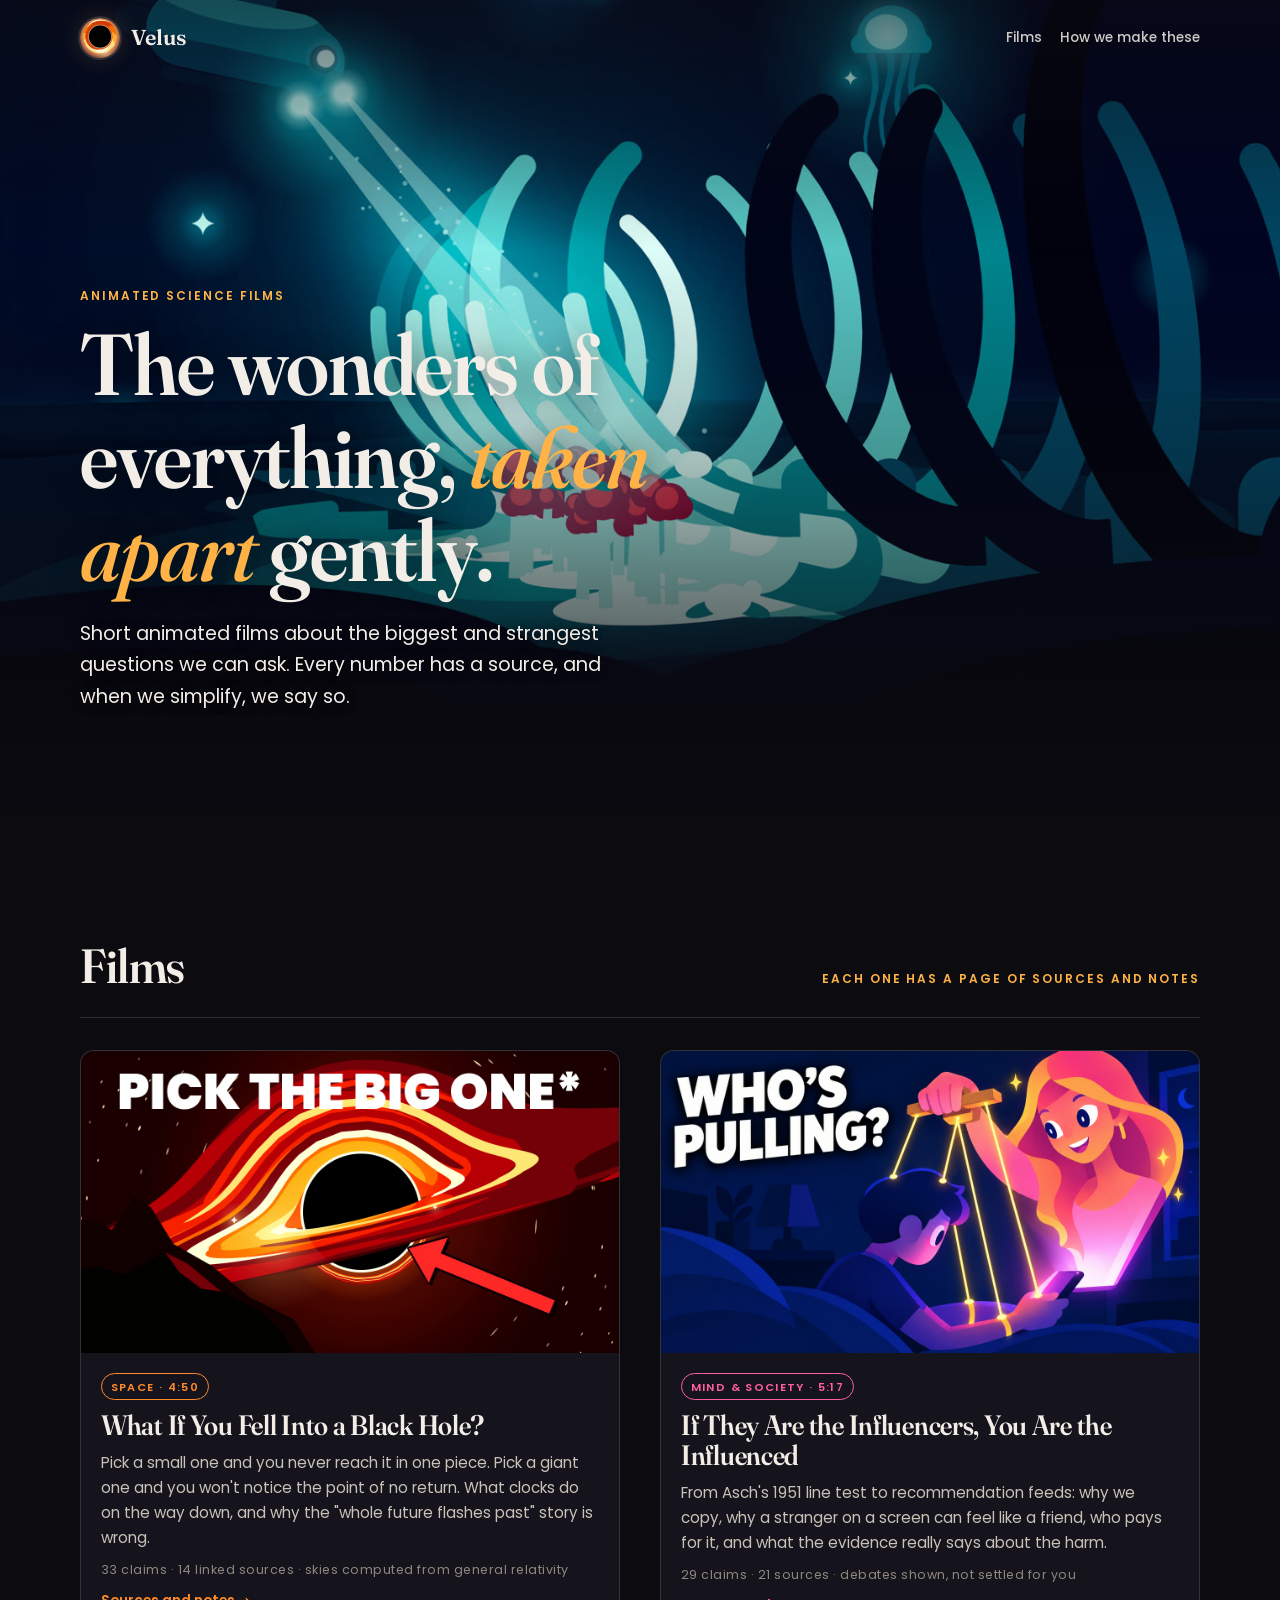
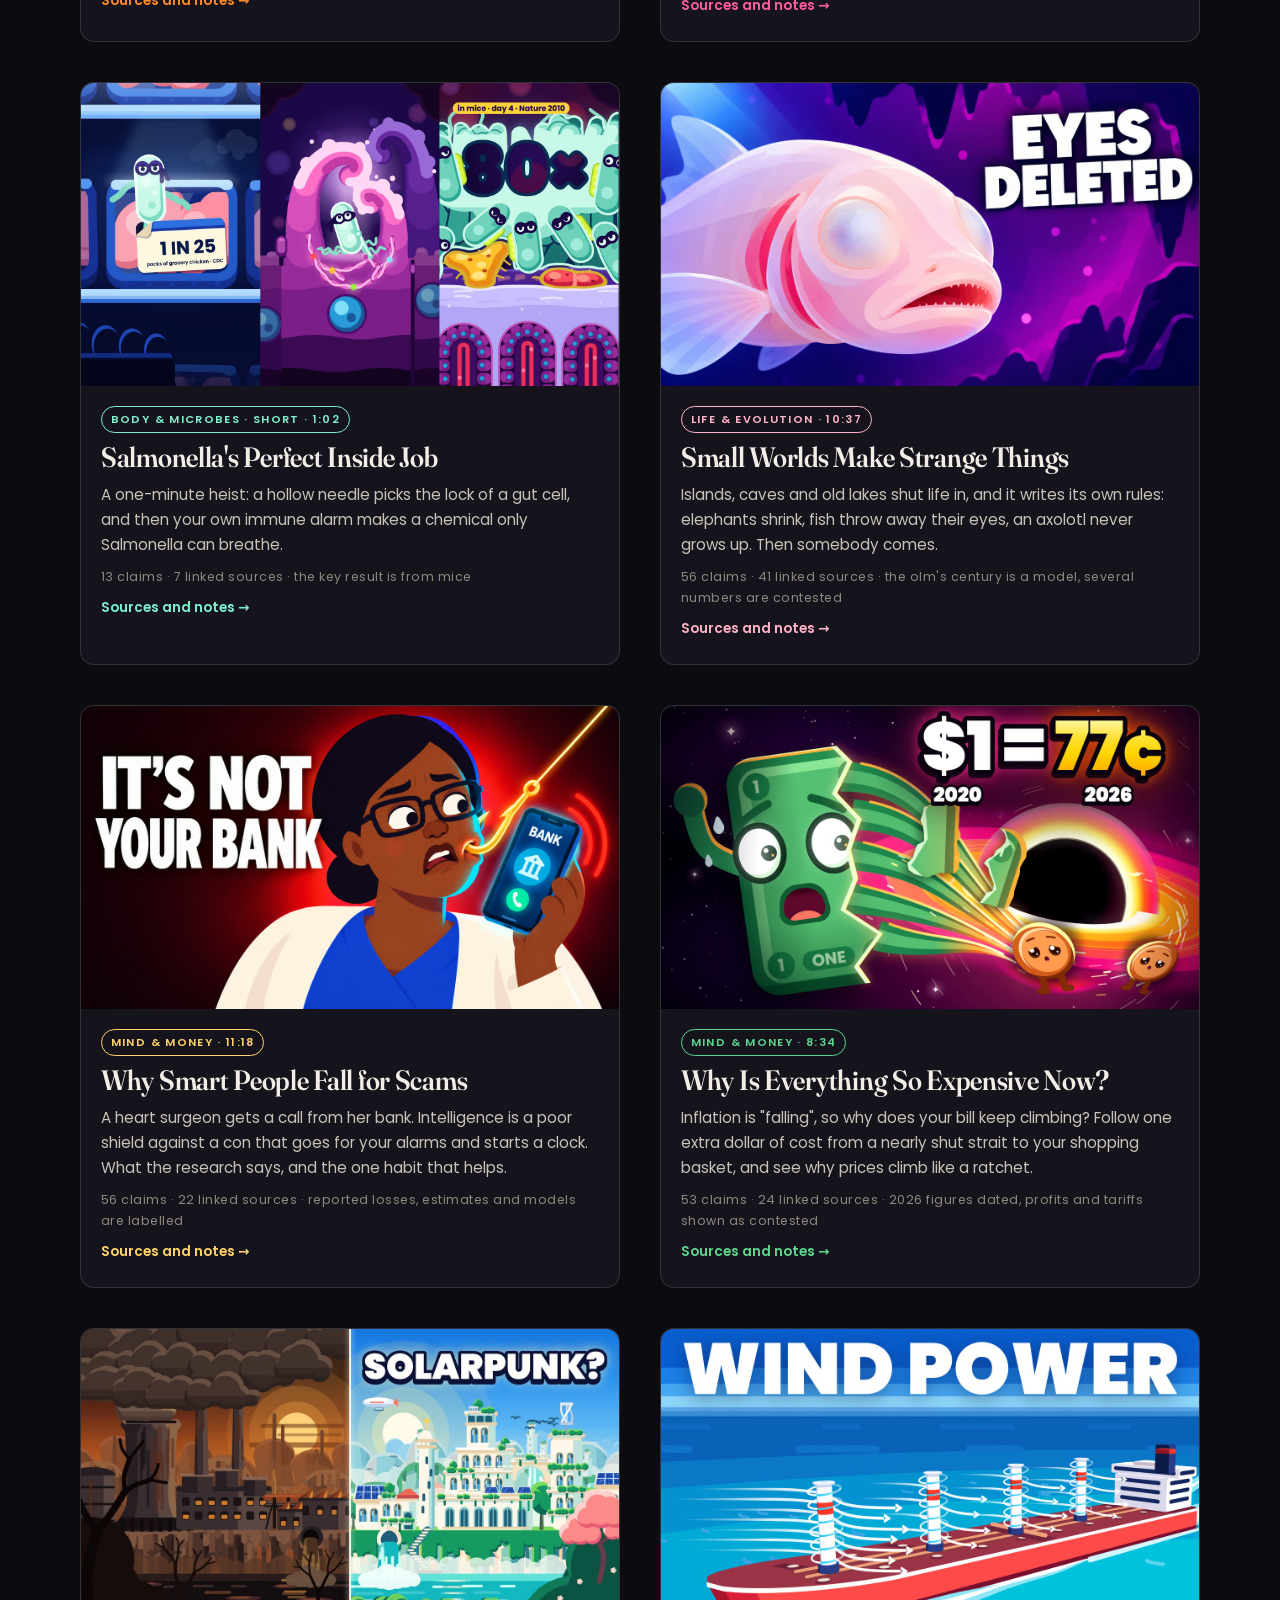
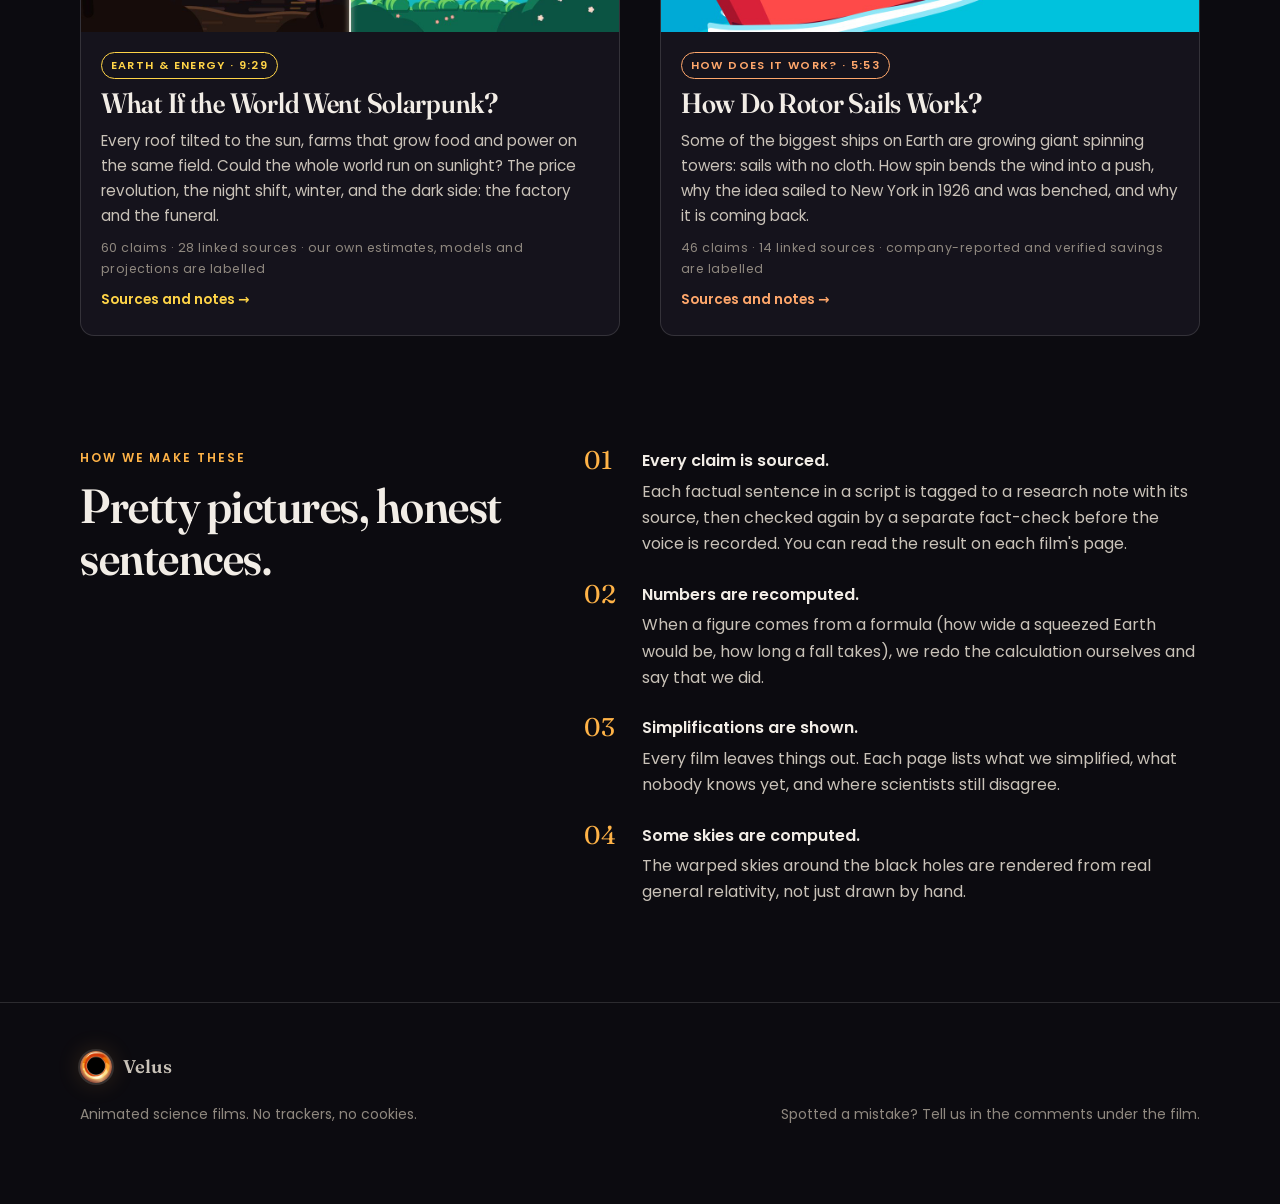
==== index.html @ 914dbe60 "Sources page for How Do Rotor Sails Work? Co-Authored-By: Claude Opus 5.5 <noreply@anthropic.com> Cl" ====
<!doctype html>
<html lang="en">
<head>
  <meta charset="utf-8">
  <meta name="viewport" content="width=device-width, initial-scale=1">
  <title>The wonders of everything, taken apart</title>
  <meta name="description" content="Animated films about the wonders of everything, with every claim sourced and every simplification shown.">
  <meta name="theme-color" content="#0c0b10">
  <link rel="icon" href="assets/img/avatar.jpg">
  <link rel="preconnect" href="https://fonts.googleapis.com">
  <link rel="preconnect" href="https://fonts.gstatic.com" crossorigin>
  <link rel="stylesheet" href="https://fonts.googleapis.com/css2?family=Fraunces:ital,opsz,wght@0,9..144,400..700;1,9..144,400..600&family=Poppins:wght@400;500;600&display=swap">
  <link rel="stylesheet" href="assets/css/site.css">
</head>
<body class="theme-home">
  <a class="skip" href="#main">Skip to content</a>

  <header class="site-header">
    <div class="wrap">
      <a class="logo" href="index.html"><img src="assets/img/avatar.jpg" alt="" width="40" height="40"><span class="brand"></span></a>
      <nav class="nav" aria-label="Main">
        <a href="#films">Films</a>
        <a href="#method" class="hide-s">How we make these</a>
      </nav>
    </div>
  </header>

  <main id="main">
    <section class="home-hero" aria-labelledby="promise">
      <img src="assets/img/banner.jpg" width="1600" height="900" alt="A whale skeleton on the dark sea floor, its ribs lit by a submarine's searchlights, with a jellyfish drifting above.">
      <div class="wrap">
        <p class="kicker">Animated science films</p>
        <h1 id="promise">The wonders of everything, <em>taken apart</em> gently.</h1>
        <p class="lede">Short animated films about the biggest and strangest questions we can ask. Every number has a source, and when we simplify, we say so.</p>
      </div>
    </section>

    <section class="section" id="films" aria-labelledby="films-h">
      <div class="wrap">
        <div class="section-head">
          <h2 id="films-h">Films</h2>
          <p class="kicker">Each one has a page of sources and notes</p>
        </div>
        <ul class="cards">
          <li class="card card--bh">
            <img src="assets/img/bh-card.jpg" width="1280" height="720" loading="lazy" alt="Thumbnail: a glowing orange disc of gas wrapped around a black hole, with the words PICK THE BIG ONE.">
            <div class="card-body">
              <span class="tag">Space · 4:50</span>
              <h3><a href="black-hole.html">What If You Fell Into a Black Hole?</a></h3>
              <p>Pick a small one and you never reach it in one piece. Pick a giant one and you won't notice the point of no return. What clocks do on the way down, and why the "whole future flashes past" story is wrong.</p>
              <span class="meta">33 claims · 14 linked sources · skies computed from general relativity</span>
              <span class="go" aria-hidden="true">Sources and notes →</span>
            </div>
          </li>
          <li class="card card--inf">
            <img src="assets/img/inf-card.jpg" width="1280" height="720" loading="lazy" alt="Thumbnail: a smiling influencer rising from a phone holds a marionette cross-bar whose glowing gold strings tie a young person in bed looking at the phone, with the words WHO'S PULLING?">
            <div class="card-body">
              <span class="tag">Mind &amp; society · 5:17</span>
              <h3><a href="influenced.html">If They Are the Influencers, You Are the Influenced</a></h3>
              <p>From Asch's 1951 line test to recommendation feeds: why we copy, why a stranger on a screen can feel like a friend, who pays for it, and what the evidence really says about the harm.</p>
              <span class="meta">29 claims · 21 sources · debates shown, not settled for you</span>
              <span class="go" aria-hidden="true">Sources and notes →</span>
            </div>
          </li>
          <li class="card card--sal">
            <img src="assets/img/sal-hero.jpg" width="1600" height="900" loading="lazy" alt="Three frames: a masked bacterium on a pack of chicken, a gut cell swallowing it like a wave, and a crowd of masked bacteria behind the number 80x.">
            <div class="card-body">
              <span class="tag">Body &amp; microbes · Short · 1:02</span>
              <h3><a href="salmonella.html">Salmonella's Perfect Inside Job</a></h3>
              <p>A one-minute heist: a hollow needle picks the lock of a gut cell, and then your own immune alarm makes a chemical only Salmonella can breathe.</p>
              <span class="meta">13 claims · 7 linked sources · the key result is from mice</span>
              <span class="go" aria-hidden="true">Sources and notes →</span>
            </div>
          </li>
          <li class="card card--iw">
            <img src="assets/img/iw-card.jpg" width="1280" height="720" loading="lazy" alt="Thumbnail: a pale pink blind cavefish with milky cataract eyes on a magenta cave background, with the words EYES DELETED.">
            <div class="card-body">
              <span class="tag">Life &amp; evolution · 10:37</span>
              <h3><a href="isolated-worlds.html">Small Worlds Make Strange Things</a></h3>
              <p>Islands, caves and old lakes shut life in, and it writes its own rules: elephants shrink, fish throw away their eyes, an axolotl never grows up. Then somebody comes.</p>
              <span class="meta">56 claims · 41 linked sources · the olm's century is a model, several numbers are contested</span>
              <span class="go" aria-hidden="true">Sources and notes →</span>
            </div>
          </li>
          <li class="card card--sc">
            <img src="assets/img/sc-card.jpg" width="1280" height="720" loading="lazy" alt="Thumbnail: a worried heart surgeon in glasses with a phone that says BANK ringing in her hand and a golden fishing hook at her lip, on a red background, with the words IT'S NOT YOUR BANK.">
            <div class="card-body">
              <span class="tag">Mind &amp; money · 11:18</span>
              <h3><a href="scams.html">Why Smart People Fall for Scams</a></h3>
              <p>A heart surgeon gets a call from her bank. Intelligence is a poor shield against a con that goes for your alarms and starts a clock. What the research says, and the one habit that helps.</p>
              <span class="meta">56 claims · 22 linked sources · reported losses, estimates and models are labelled</span>
              <span class="go" aria-hidden="true">Sources and notes →</span>
            </div>
          </li>
          <li class="card card--ifl">
            <img src="assets/img/ifl-card.jpg" width="1280" height="720" loading="lazy" alt="Thumbnail: a frightened green dollar bill being sucked into a swirling black hole with two coins, under the words $1 = 77¢, 2020 to 2026.">
            <div class="card-body">
              <span class="tag">Mind &amp; money · 8:34</span>
              <h3><a href="inflation.html">Why Is Everything So Expensive Now?</a></h3>
              <p>Inflation is "falling", so why does your bill keep climbing? Follow one extra dollar of cost from a nearly shut strait to your shopping basket, and see why prices climb like a ratchet.</p>
              <span class="meta">53 claims · 24 linked sources · 2026 figures dated, profits and tariffs shown as contested</span>
              <span class="go" aria-hidden="true">Sources and notes →</span>
            </div>
          </li>
          <li class="card card--slp">
            <img src="assets/img/slp-card.jpg" width="1280" height="720" loading="lazy" alt="Thumbnail: on the left a smoky brown industrial town with dead trees and a polluted river, on the right a bright white-and-green city with solar roofs, terraces and a waterfall, under the word SOLARPUNK?">
            <div class="card-body">
              <span class="tag">Earth &amp; energy · 9:29</span>
              <h3><a href="solarpunk.html">What If the World Went Solarpunk?</a></h3>
              <p>Every roof tilted to the sun, farms that grow food and power on the same field. Could the whole world run on sunlight? The price revolution, the night shift, winter, and the dark side: the factory and the funeral.</p>
              <span class="meta">60 claims · 28 linked sources · our own estimates, models and projections are labelled</span>
              <span class="go" aria-hidden="true">Sources and notes →</span>
            </div>
          </li>
          <li class="card card--rts">
            <img src="assets/img/rotor-sails/card.jpg" width="1280" height="720" loading="lazy" alt="Thumbnail: a red cargo ship on a bright blue sea with four white rotor sails with red bands on its deck, white arrows of wind curving around them, under the words WIND POWER.">
            <div class="card-body">
              <span class="tag">How does it work? · 5:53</span>
              <h3><a href="rotor-sails.html">How Do Rotor Sails Work?</a></h3>
              <p>Some of the biggest ships on Earth are growing giant spinning towers: sails with no cloth. How spin bends the wind into a push, why the idea sailed to New York in 1926 and was benched, and why it is coming back.</p>
              <span class="meta">46 claims · 14 linked sources · company-reported and verified savings are labelled</span>
              <span class="go" aria-hidden="true">Sources and notes →</span>
            </div>
          </li>
        </ul>
      </div>
    </section>

    <section class="section" id="method" aria-labelledby="method-h">
      <div class="wrap method">
        <div>
          <p class="kicker">How we make these</p>
          <h2 id="method-h">Pretty pictures, honest sentences.</h2>
        </div>
        <ol>
          <li><strong>Every claim is sourced.</strong><p>Each factual sentence in a script is tagged to a research note with its source, then checked again by a separate fact-check before the voice is recorded. You can read the result on each film's page.</p></li>
          <li><strong>Numbers are recomputed.</strong><p>When a figure comes from a formula (how wide a squeezed Earth would be, how long a fall takes), we redo the calculation ourselves and say that we did.</p></li>
          <li><strong>Simplifications are shown.</strong><p>Every film leaves things out. Each page lists what we simplified, what nobody knows yet, and where scientists still disagree.</p></li>
          <li><strong>Some skies are computed.</strong><p>The warped skies around the black holes are rendered from real general relativity, not just drawn by hand.</p></li>
        </ol>
      </div>
    </section>
  </main>

  <footer class="site-footer">
    <div class="wrap">
      <div>
        <a class="logo" href="index.html"><img src="assets/img/avatar.jpg" alt="" width="32" height="32"><span class="brand"></span></a>
        <p style="margin-top:0.8rem">Animated science films. No trackers, no cookies.</p>
      </div>
      <p>Spotted a mistake? Tell us in the comments under the film.</p>
    </div>
  </footer>
  <script src="assets/js/site.js"></script>
</body>
</html>
---- assets/css/site.css ----
/* ==========================================================================
   Channel site: one stylesheet for every page.
   Themes are set by a class on <body>: .theme-home, .theme-bh, .theme-inf, .theme-sal, .theme-iw, .theme-sc, .theme-ifl, .theme-slp, .theme-rts
   ========================================================================== */

/* ---------- tokens ---------- */
:root {
  --font-display: "Fraunces", "Iowan Old Style", Georgia, serif;
  --font-text: "Poppins", system-ui, -apple-system, "Segoe UI", sans-serif;

  --bg: #0c0b10;
  --bg-2: #15131c;
  --ink: #f2ede6;
  --ink-2: #c9c2b8;
  --ink-3: #8f887f;
  --line: rgba(242, 237, 230, 0.14);
  --accent: #ffb347;
  --accent-2: #3fe0d0;
  --accent-ink: #1a1206;
  --glow: rgba(255, 179, 71, 0.18);

  --gutter: 16px;
  --measure: 40rem;
  --wide: 76rem;
  --radius: 14px;
}

/* Black hole: ember on black, like the film */
.theme-bh {
  --bg: #090605;
  --bg-2: #160c08;
  --ink: #f6ebe0;
  --ink-2: #d4c2b2;
  --ink-3: #9a8574;
  --line: rgba(255, 170, 110, 0.16);
  --accent: #ff8a2a;
  --accent-2: #ffcf7a;
  --accent-ink: #1c0a02;
  --glow: rgba(255, 110, 30, 0.22);
}

/* Influenced: warm human side, cold machine side */
.theme-inf {
  --bg: #0b0d24;
  --bg-2: #13163a;
  --ink: #f5eee9;
  --ink-2: #cfc6d6;
  --ink-3: #9089ad;
  --line: rgba(190, 180, 255, 0.16);
  --accent: #ffc46b;      /* warm gold: people */
  --accent-2: #3fe0d0;    /* cold teal: the machine */
  --warm-2: #ff9f8a;      /* peach */
  --warm-3: #ff5fa2;      /* pink */
  --cold-2: #8a6cff;      /* violet */
  --accent-ink: #1d1203;
  --glow: rgba(255, 95, 162, 0.16);
}

/* Salmonella: the gut's deep violet, the burglar's mint, a salmon alarm */
.theme-sal {
  --bg: #120a2a;
  --bg-2: #1d1140;
  --ink: #f6eefa;
  --ink-2: #d6c8e6;
  --ink-3: #9a88b8;
  --line: rgba(200, 170, 255, 0.16);
  --accent: #ff7f6e;      /* salmon: the alarm, inflammation */
  --accent-2: #7ff0cf;    /* mint: the burglar */
  --accent-ink: #2a0a06;
  --glow: rgba(127, 240, 207, 0.16);
}

/* Small Worlds Make Strange Things: deep violet cave, axolotl pink, cave teal */
.theme-iw {
  --bg: #1a0f35;
  --bg-2: #2e1b55;
  --ink: #fbf0f6;
  --ink-2: #e2d1ea;
  --ink-3: #ad98c9;
  --line: rgba(255, 179, 199, 0.18);
  --accent: #ffb3c7;      /* axolotl pink */
  --accent-2: #5fe0cf;    /* cave teal */
  --accent-ink: #3a0a22;
  --glow: rgba(95, 224, 207, 0.16);
}

/* Why Smart People Fall for Scams: wine-red theatre, gold spotlight, cobalt, alarm red, leaf green */
.theme-sc {
  --bg: #2a0410;
  --bg-2: #44091c;
  --ink: #fff3e6;
  --ink-2: #ecd2c8;
  --ink-3: #c19a9c;
  --line: rgba(255, 211, 107, 0.2);
  --accent: #ffd36b;      /* gold spotlight */
  --accent-2: #3fcf86;    /* leaf green (lifted from #1f9e57 for text on wine) */
  --cobalt: #2147d9;      /* the phone, the stage curtains */
  --alarm: #ff2e2e;       /* the hot state */
  --leaf: #1f9e57;
  --accent-ink: #2a0410;
  --glow: rgba(255, 46, 46, 0.18);
}

/* Why Is Everything So Expensive Now?: wine void, gold price tags and ratchet, green dollar */
.theme-ifl {
  --bg: #1f0815;
  --bg-2: #361026;
  --ink: #fff4e4;
  --ink-2: #efd6cf;
  --ink-3: #c39ca8;
  --line: rgba(255, 201, 74, 0.2);
  --accent: #ffc94a;      /* gold: price tags, the ratchet */
  --accent-2: #5fd68f;    /* the green dollar (lifted for text on wine) */
  --dollar: #2fa866;
  --accent-ink: #2a0a18;
  --glow: rgba(255, 201, 74, 0.16);
}

/* What If the World Went Solarpunk?: deep leaf green, azure sky, golden fields; coal greys for the dark side */
.theme-slp {
  --bg: #062420;
  --bg-2: #0c3530;
  --ink: #f4fbf2;
  --ink-2: #cfe6d8;
  --ink-3: #8fb7a8;
  --line: rgba(124, 226, 160, 0.18);
  --accent: #ffd447;      /* golden fields, the sun */
  --accent-2: #5cc8ff;    /* azure sky (lifted for text on green) */
  --leaf: #5fdc7a;        /* the glass leaves' green */
  --coal: #24262b;        /* the factory and the funeral */
  --coal-2: #34373d;
  --accent-ink: #062420;
  --glow: rgba(255, 212, 71, 0.18);
}

/* How Do Rotor Sails Work?: deep sea blue, white rotors with a red band, sunrise coral, teal wind streaks */
.theme-rts {
  --bg: #08193a;
  --bg-2: #0f2650;
  --ink: #f6f3ec;         /* the white of the rotors */
  --ink-2: #d2dcec;
  --ink-3: #93a6c4;
  --line: rgba(95, 214, 230, 0.18);
  --accent: #ffa76b;      /* sunrise coral, the warm accent */
  --accent-2: #5fd6e6;    /* the teal wind streaks */
  --band: #ef4b3c;        /* the red band on every rotor */
  --accent-ink: #08193a;
  --glow: rgba(255, 167, 107, 0.18);
}

/* ---------- base ---------- */
*, *::before, *::after { box-sizing: border-box; }
html { -webkit-text-size-adjust: 100%; text-size-adjust: 100%; scroll-behavior: smooth; }
@media (prefers-reduced-motion: reduce) { html { scroll-behavior: auto; } }
body {
  margin: 0;
  background: var(--bg);
  color: var(--ink);
  font-family: var(--font-text);
  font-size: 1rem;
  line-height: 1.65;
  overflow-x: hidden;
  -webkit-font-smoothing: antialiased;
}
img { display: block; max-width: 100%; height: auto; }
a { color: var(--accent); text-decoration-thickness: 1px; text-underline-offset: 0.18em; }
a:hover { text-decoration-thickness: 2px; }
:focus-visible { outline: 3px solid var(--accent-2); outline-offset: 3px; border-radius: 4px; }
::selection { background: var(--accent); color: var(--accent-ink); }

h1, h2, h3 { font-family: var(--font-display); font-weight: 600; line-height: 1.08; letter-spacing: -0.01em; margin: 0; font-variation-settings: "opsz" 144, "SOFT" 30; }
h1 { font-size: clamp(2.4rem, 8vw, 5.4rem); }
h2 { font-size: clamp(1.8rem, 5vw, 3rem); }
h3 { font-size: clamp(1.3rem, 3.2vw, 1.75rem); }
p { margin: 0 0 1em; }

.skip { position: absolute; left: -999px; top: 0; background: var(--accent); color: var(--accent-ink); padding: 0.6rem 1rem; z-index: 10; }
.skip:focus { left: var(--gutter); top: var(--gutter); }
.visually-hidden { position: absolute !important; width: 1px; height: 1px; overflow: hidden; clip: rect(0 0 0 0); white-space: nowrap; }

.wrap { width: 100%; max-width: var(--wide); margin: 0 auto; padding: 0 var(--gutter); }
@media (min-width: 720px) { :root { --gutter: 32px; } }
@media (min-width: 1100px) { :root { --gutter: 48px; } }

.kicker {
  font-family: var(--font-text); font-size: 0.75rem; font-weight: 600;
  letter-spacing: 0.16em; text-transform: uppercase; color: var(--accent);
}

/* ---------- header / footer ---------- */
.site-header { position: absolute; inset: 0 0 auto 0; z-index: 5; }
.site-header .wrap { display: flex; align-items: center; justify-content: space-between; gap: 1rem; padding-top: 18px; padding-bottom: 18px; }
.logo { display: inline-flex; align-items: center; gap: 0.7rem; color: var(--ink); text-decoration: none; font-family: var(--font-display); font-size: 1.35rem; font-weight: 600; }
.logo img { width: 40px; height: 40px; border-radius: 50%; box-shadow: 0 0 0 2px rgba(255,255,255,0.12), 0 0 24px var(--glow); }
.nav { display: flex; gap: 1.1rem; font-size: 0.85rem; font-weight: 500; }
.nav a { color: var(--ink); text-decoration: none; opacity: 0.85; }
.nav a:hover, .nav a[aria-current="page"] { opacity: 1; text-decoration: underline; text-decoration-color: var(--accent); }
@media (max-width: 560px) { .nav .hide-s { display: none; } }

.site-footer { border-top: 1px solid var(--line); margin-top: 6rem; padding: 3rem 0 4rem; color: var(--ink-3); font-size: 0.875rem; }
.site-footer .wrap { display: grid; gap: 1.5rem; }
@media (min-width: 720px) { .site-footer .wrap { grid-template-columns: 1fr auto; align-items: end; } }
.site-footer a { color: var(--ink-2); }
.site-footer .logo { font-size: 1.15rem; }
.site-footer .logo img { width: 32px; height: 32px; }

/* ---------- home hero ---------- */
.home-hero { position: relative; min-height: min(92vh, 900px); display: grid; align-items: end; isolation: isolate; }
.home-hero > img { position: absolute; inset: 0; width: 100%; height: 100%; object-fit: cover; object-position: 60% 50%; z-index: -2; }
.home-hero::after { content: ""; position: absolute; inset: 0; z-index: -1;
  background: linear-gradient(180deg, rgba(12,11,16,0.55) 0%, rgba(12,11,16,0) 30%, rgba(12,11,16,0.25) 55%, var(--bg) 100%); }
.home-hero .wrap { padding-bottom: clamp(2.5rem, 8vw, 6rem); padding-top: 7rem; }
.home-hero h1 { max-width: 13ch; text-shadow: 0 2px 30px rgba(0,0,0,0.45); }
.home-hero h1 em { font-style: italic; color: var(--accent); font-weight: 500; }
@media (max-width: 719px) {
  .home-hero::after { background: linear-gradient(180deg, rgba(12,11,16,0.55) 0%, rgba(12,11,16,0) 25%, rgba(12,11,16,0.55) 50%, var(--bg) 100%); }
}
.home-hero .lede { max-width: 34rem; font-size: clamp(1rem, 2.2vw, 1.2rem); color: var(--ink); margin-top: 1.25rem; text-shadow: 0 1px 12px rgba(0,0,0,0.6); }

/* ---------- video cards ---------- */
.section { padding-top: clamp(3.5rem, 9vw, 7rem); }
.section-head { display: flex; flex-wrap: wrap; align-items: baseline; justify-content: space-between; gap: 0.5rem 2rem; margin-bottom: 2rem; border-bottom: 1px solid var(--line); padding-bottom: 1rem; }
.cards { display: grid; gap: clamp(1.5rem, 4vw, 2.5rem); grid-template-columns: 1fr; list-style: none; margin: 0; padding: 0; }
@media (min-width: 800px) { .cards { grid-template-columns: 1fr 1fr; } }
.card { position: relative; display: flex; flex-direction: column; border-radius: var(--radius); overflow: hidden; background: var(--bg-2); border: 1px solid var(--line); transition: transform .25s ease, border-color .25s ease; }
.card:hover, .card:focus-within { transform: translateY(-3px); border-color: var(--card-accent, var(--accent)); }
@media (prefers-reduced-motion: reduce) { .card { transition: none; } .card:hover { transform: none; } }
.card img { aspect-ratio: 16 / 9; object-fit: cover; width: 100%; }
.card-body { padding: 1.25rem 1.25rem 1.5rem; display: grid; gap: 0.6rem; }
.card h3 a { color: var(--ink); text-decoration: none; }
.card h3 a::after { content: ""; position: absolute; inset: 0; } /* whole card clickable */
.card p { color: var(--ink-2); margin: 0; font-size: 0.95rem; }
.card .meta { font-size: 0.78rem; color: var(--ink-3); letter-spacing: 0.04em; }
.card .go { font-size: 0.85rem; font-weight: 600; color: var(--card-accent, var(--accent)); }
.card--bh { --card-accent: #ff8a2a; }
.card--inf { --card-accent: #ff5fa2; }
.card--sal { --card-accent: #7ff0cf; }
.card--iw { --card-accent: #ffb3c7; }
.card--sc { --card-accent: #ffd36b; }
.card--ifl { --card-accent: #5fd68f; }
.card--slp { --card-accent: #ffd447; }
.card--rts { --card-accent: #ffa76b; }
.tag { display: inline-block; font-size: 0.7rem; font-weight: 600; letter-spacing: 0.12em; text-transform: uppercase; padding: 0.2rem 0.55rem; border-radius: 99px; border: 1px solid currentColor; color: var(--card-accent, var(--accent)); width: fit-content; }

/* ---------- "how we make these" ---------- */
.method { display: grid; gap: 2rem; }
@media (min-width: 900px) { .method { grid-template-columns: 1fr 1.4fr; gap: 4rem; } }
.method ol { list-style: none; counter-reset: m; margin: 0; padding: 0; display: grid; gap: 1.5rem; }
.method li { counter-increment: m; display: grid; grid-template-columns: 2.6rem 1fr; gap: 0.25rem 1rem; }
.method li::before { content: counter(m, decimal-leading-zero); font-family: var(--font-display); font-size: 1.6rem; color: var(--accent); line-height: 1; grid-row: span 2; }
.method strong { font-weight: 600; }
.method li p { margin: 0; color: var(--ink-2); grid-column: 2; }

/* ---------- film page hero ---------- */
.film-hero { position: relative; isolation: isolate; padding-top: 6.5rem; }
.film-hero .backdrop { position: absolute; inset: 0 0 auto 0; height: min(78vh, 760px); z-index: -1; overflow: hidden; }
.film-hero .backdrop img { width: 100%; height: 100%; object-fit: cover; }
.film-hero .backdrop::after { content: ""; position: absolute; inset: 0;
  background: linear-gradient(180deg, rgba(0,0,0,0.5) 0%, rgba(0,0,0,0.1) 30%, var(--bg) 92%, var(--bg) 100%); }
.film-hero .intro { padding-top: clamp(10rem, 38vh, 22rem); max-width: 54rem; }
.film-hero h1 { font-size: clamp(2.3rem, 7.5vw, 5rem); text-shadow: 0 2px 30px rgba(0,0,0,0.5); }
.film-hero .summary { font-size: clamp(1.02rem, 2.1vw, 1.2rem); color: var(--ink-2); max-width: var(--measure); margin-top: 1.25rem; }
.film-hero .facts { display: flex; flex-wrap: wrap; gap: 0.4rem 1.4rem; font-size: 0.8rem; color: var(--ink-3); margin-top: 1rem; list-style: none; padding: 0; }
.film-hero .facts strong { color: var(--ink); font-weight: 600; }

/* YouTube placeholder */
.yt { position: relative; margin-top: 2.5rem; border-radius: var(--radius); overflow: hidden; aspect-ratio: 16 / 9; background: #000; border: 1px solid var(--line); box-shadow: 0 30px 80px -30px var(--glow); }
.yt img { width: 100%; height: 100%; object-fit: cover; opacity: 0.7; }
.yt iframe { position: absolute; inset: 0; width: 100%; height: 100%; border: 0; }
.yt .yt-label { position: absolute; inset: auto 0 0 0; display: flex; align-items: center; gap: 0.8rem; padding: 1rem 1.25rem; background: linear-gradient(0deg, rgba(0,0,0,0.75), transparent); font-size: 0.9rem; }
.yt .yt-play { flex: none; width: 3.2rem; height: 3.2rem; border-radius: 50%; display: grid; place-items: center; background: var(--accent); color: var(--accent-ink); border: 0; font: inherit; cursor: pointer; }
.yt .yt-play[disabled] { opacity: 0.55; cursor: default; }
.yt .yt-play svg { width: 1.1rem; height: 1.1rem; margin-left: 3px; }

/* ---------- page layout: sidebar TOC + content ---------- */
.layout { display: grid; gap: 3rem; padding-top: clamp(3rem, 8vw, 5rem); }
@media (min-width: 1000px) { .layout { grid-template-columns: 15rem minmax(0, 1fr); gap: 4rem; } }
.toc { font-size: 0.85rem; }
@media (min-width: 1000px) { .toc { position: sticky; top: 2rem; align-self: start; } }
.toc ol { list-style: none; margin: 0.75rem 0 0; padding: 0; display: grid; gap: 0.45rem; border-left: 1px solid var(--line); }
.toc a { display: block; color: var(--ink-2); text-decoration: none; padding-left: 0.9rem; margin-left: -1px; border-left: 2px solid transparent; }
.toc a:hover { color: var(--ink); border-left-color: var(--accent); }

.block { padding-bottom: clamp(3.5rem, 8vw, 5.5rem); }
.block > h2 { margin-bottom: 0.6rem; }
.block > .note { color: var(--ink-2); max-width: var(--measure); }

/* chapters */
.chapters { list-style: none; margin: 1.5rem 0 0; padding: 0; display: grid; gap: 0; border-top: 1px solid var(--line); }
.chapters li { display: grid; grid-template-columns: 4.2rem 1fr; gap: 1rem; padding: 0.9rem 0; border-bottom: 1px solid var(--line); align-items: baseline; }
.chapters time, .chapters .ts { font-variant-numeric: tabular-nums; font-weight: 600; color: var(--accent); font-size: 0.95rem; text-decoration: none; }
.chapters .ch-title { font-family: var(--font-display); font-size: 1.2rem; }
.chapters .ch-sub { display: block; color: var(--ink-3); font-size: 0.85rem; }

/* claims ledger */
.chapter-claims { margin-top: 3rem; }
.chapter-claims header { display: grid; gap: 0.4rem; margin-bottom: 1.25rem; }
.chapter-claims .ts { font-variant-numeric: tabular-nums; font-weight: 600; font-size: 0.8rem; color: var(--accent); letter-spacing: 0.06em; }
.frame { margin: 0 0 1.5rem; border-radius: var(--radius); overflow: hidden; border: 1px solid var(--line); }
.frame img { width: 100%; aspect-ratio: 16 / 9; object-fit: cover; }
.frame figcaption { font-size: 0.78rem; color: var(--ink-3); padding: 0.55rem 0.9rem; background: var(--bg-2); }

.claims { list-style: none; counter-reset: c var(--start, 0); margin: 0; padding: 0; }
.claims > li { counter-increment: c; position: relative; padding: 1rem 0 1rem 2.8rem; border-top: 1px solid var(--line); }
.claims > li:last-child { border-bottom: 1px solid var(--line); }
.claims > li::before { content: counter(c, decimal-leading-zero); position: absolute; left: 0; top: 1.05rem; font-family: var(--font-display); font-size: 1rem; color: var(--ink-3); font-variant-numeric: tabular-nums; }
.claims .c { margin: 0 0 0.35rem; font-size: 1.02rem; color: var(--ink); max-width: 46rem; }
.claims .src { overflow-wrap: anywhere; margin: 0; font-size: 0.82rem; color: var(--ink-3); line-height: 1.55; }
.claims .src a { color: var(--accent-2); }
.claims .src .sep { opacity: 0.5; padding: 0 0.35em; }
.claims .src .nolink { color: var(--ink-2); }
.claims .src .calc { color: var(--ink-2); font-style: italic; }
.badge { display: inline-block; font-size: 0.65rem; font-weight: 600; letter-spacing: 0.1em; text-transform: uppercase; padding: 0.05rem 0.45rem; border-radius: 99px; border: 1px solid var(--line); color: var(--ink-3); margin-left: 0.35rem; vertical-align: 0.12em; }

/* caveats */
.caveats { display: grid; gap: 1rem; grid-template-columns: 1fr; list-style: none; padding: 0; margin: 1.5rem 0 0; }
@media (min-width: 760px) { .caveats { grid-template-columns: 1fr 1fr; } }
.caveats li { background: var(--bg-2); border: 1px solid var(--line); border-radius: var(--radius); padding: 1.1rem 1.2rem; }
.caveats h3 { font-size: 1.12rem; margin-bottom: 0.45rem; }
.caveats p { margin: 0; color: var(--ink-2); font-size: 0.92rem; }
.caveats .k { display: inline-block; font-size: 0.66rem; font-weight: 600; letter-spacing: 0.14em; text-transform: uppercase; margin-bottom: 0.5rem; color: var(--accent); }
.caveats .k--unc { color: var(--accent-2); }
.caveats .k--con { color: var(--warm-3, #ff6b5a); }

/* go deeper */
.reads { list-style: none; margin: 1.5rem 0 0; padding: 0; display: grid; gap: 0; counter-reset: r; }
.reads li { counter-increment: r; display: grid; grid-template-columns: 2.4rem 1fr; gap: 0 1rem; padding: 1.1rem 0; border-top: 1px solid var(--line); }
.reads li::before { content: counter(r); font-family: var(--font-display); font-size: 1.8rem; line-height: 1; color: var(--accent); grid-row: span 2; }
.reads a { font-family: var(--font-display); font-size: 1.2rem; font-weight: 600; color: var(--ink); text-decoration-color: var(--accent); }
.reads p { margin: 0.25rem 0 0; color: var(--ink-2); font-size: 0.92rem; grid-column: 2; }
.reads .pub { color: var(--ink-3); font-size: 0.8rem; }

/* wide pull image between blocks */
.pull { margin: 0 0 clamp(3.5rem, 8vw, 5.5rem); border-radius: var(--radius); overflow: hidden; border: 1px solid var(--line); }
.pull img { width: 100%; aspect-ratio: 21 / 9; object-fit: cover; }
.pull figcaption { font-size: 0.78rem; color: var(--ink-3); padding: 0.55rem 0.9rem; background: var(--bg-2); }

/* ---------- theme details ---------- */
.theme-bh h2 em, .theme-bh h1 em { color: var(--accent); font-style: italic; font-weight: 500; }

/* influenced: warm for the human side, cold for the mechanism */
.theme-inf h1 em { font-style: italic; font-weight: 500; background: linear-gradient(90deg, var(--accent), var(--warm-2), var(--warm-3)); -webkit-background-clip: text; background-clip: text; color: transparent; }
.theme-inf .chapter-claims[data-side="warm"] .ts { color: var(--warm-2); }
.theme-inf .chapter-claims[data-side="cold"] .ts { color: var(--accent-2); }
.theme-inf .chapter-claims[data-side="cold"] .claims > li::before { color: var(--cold-2); }
.theme-inf .chapter-claims[data-side="warm"] .claims > li::before { color: var(--warm-2); }
.theme-inf .side-key { display: flex; flex-wrap: wrap; gap: 0.5rem 1.4rem; font-size: 0.8rem; color: var(--ink-3); margin-top: 1rem; }
.theme-inf .side-key span::before { content: ""; display: inline-block; width: 0.7rem; height: 0.7rem; border-radius: 50%; margin-right: 0.45rem; vertical-align: -0.05em; }
.theme-inf .side-key .w::before { background: linear-gradient(135deg, var(--accent), var(--warm-3)); }
.theme-inf .side-key .k::before { background: linear-gradient(135deg, var(--accent-2), var(--cold-2)); }
.theme-inf .yt { box-shadow: -30px 30px 90px -40px rgba(255,95,162,0.35), 30px 30px 90px -40px rgba(63,224,208,0.3); }

.back { display: inline-flex; gap: 0.4rem; align-items: center; font-size: 0.85rem; color: var(--ink-2); text-decoration: none; margin-bottom: 1rem; }
.back:hover { color: var(--ink); }

/* watch on YouTube: a plain link, so every view counts on YouTube */
.watch { display: inline-flex; align-items: center; gap: 0.8rem; margin-top: 2rem; padding: 0.9rem 1.4rem 0.9rem 1rem; border-radius: 999px; background: var(--accent); color: var(--accent-ink); font-weight: 600; text-decoration: none; box-shadow: 0 20px 50px -20px var(--glow); transition: transform .15s ease; }
.watch:hover { transform: translateY(-2px); }
.watch:focus-visible { outline: 3px solid var(--accent); outline-offset: 4px; }
.watch svg { width: 1.1rem; height: 1.1rem; }
.watch-soon { margin-top: 1.5rem; opacity: 0.75; }

/* Salmonella page */
.theme-sal h1 em { color: var(--accent-2); font-style: italic; font-weight: 500; }
.theme-sal .claims > li::before { color: var(--accent-2); }
.theme-sal .chapter-claims .ts { color: var(--accent); }

/* Small Worlds page */
.theme-iw h1 em { color: var(--accent); font-style: italic; font-weight: 500; }
.theme-iw .claims > li::before { color: var(--accent-2); }
.theme-iw .chapter-claims .ts { color: var(--accent); }

/* Why Smart People Fall for Scams page */
.theme-sc h1 em { color: var(--accent); font-style: italic; font-weight: 500; }
.theme-sc .claims > li::before { color: var(--accent-2); }
.theme-sc .chapter-claims .ts { color: var(--accent); }
.theme-sc .caveats .k--unc { color: var(--alarm); }
.theme-sc .yt { box-shadow: -30px 30px 90px -40px rgba(255,46,46,0.35), 30px 30px 90px -40px rgba(33,71,217,0.35); }

/* Why Is Everything So Expensive Now? page */
.theme-ifl h1 em { color: var(--accent); font-style: italic; font-weight: 500; }
.theme-ifl .claims > li::before { color: var(--accent-2); }
.theme-ifl .chapter-claims .ts { color: var(--accent); }
.theme-ifl .yt { box-shadow: -30px 30px 90px -40px rgba(255,201,74,0.35), 30px 30px 90px -40px rgba(47,168,102,0.35); }

/* What If the World Went Solarpunk? page: sky-to-leaf greens; the life-and-death chapter in coal greys */
.theme-slp { background: linear-gradient(180deg, var(--bg) 0%, #072b2a 45%, #08303a 100%); }
.theme-slp h1 em { font-style: italic; font-weight: 500; background: linear-gradient(90deg, var(--leaf), var(--accent) 55%, var(--accent-2)); -webkit-background-clip: text; background-clip: text; color: transparent; }
.theme-slp .claims > li::before { color: var(--leaf); }
.theme-slp .chapter-claims .ts { color: var(--accent); }
.theme-slp .caveats .k--unc { color: var(--accent-2); }
.theme-slp .chapter-claims[data-side="coal"] { background: var(--coal); border: 1px solid rgba(255,255,255,0.08); border-radius: var(--radius); padding: 1.5rem clamp(1rem, 3vw, 1.75rem) 1.75rem; --line: rgba(255,255,255,0.1); }
.theme-slp .chapter-claims[data-side="coal"] .ts { color: #b9bcc2; }
.theme-slp .chapter-claims[data-side="coal"] .claims > li::before { color: #9a9ea6; }
.theme-slp .chapter-claims[data-side="coal"] .claims .src a { color: #9fdcff; }
.theme-slp .chapter-claims[data-side="coal"] .frame figcaption { background: var(--coal-2); color: #b9bcc2; }
.theme-slp .yt { box-shadow: -30px 30px 90px -40px rgba(255,212,71,0.35), 30px 30px 90px -40px rgba(92,200,255,0.35); }

/* How Do Rotor Sails Work? page: night sea at the top, morning sea below; coral and teal like the film's sunrise and wind */
.theme-rts { background: linear-gradient(180deg, var(--bg) 0%, #0b2349 45%, #0d3060 100%); }
.theme-rts h1 em { font-style: italic; font-weight: 500; background: linear-gradient(90deg, var(--accent), #ffd2a8 50%, var(--accent-2)); -webkit-background-clip: text; background-clip: text; color: transparent; }
.theme-rts .claims > li::before { color: var(--accent-2); }
.theme-rts .chapter-claims .ts { color: var(--accent); }
.theme-rts .caveats .k--unc { color: var(--accent-2); }
.theme-rts .caveats .k--con { color: #ff8577; }
.theme-rts .yt { box-shadow: -30px 30px 90px -40px rgba(255,167,107,0.38), 30px 30px 90px -40px rgba(95,214,230,0.35); }
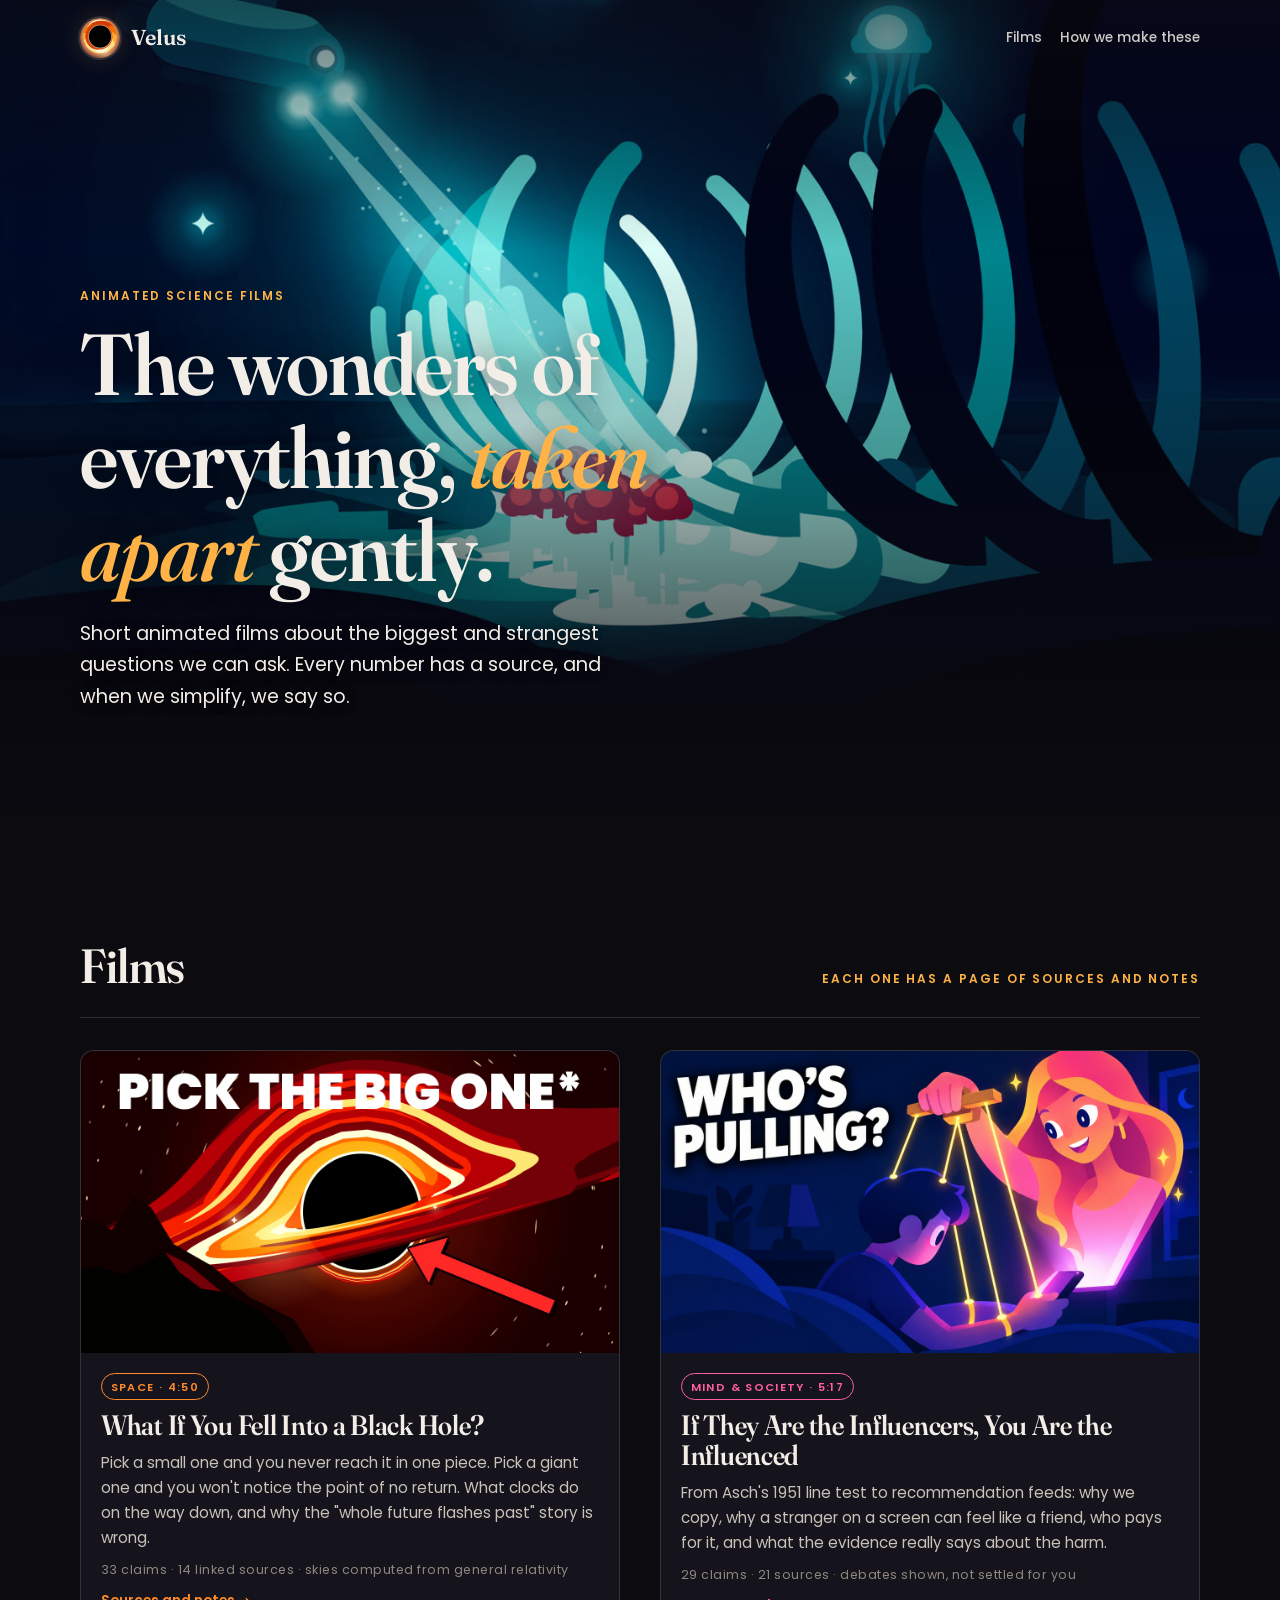
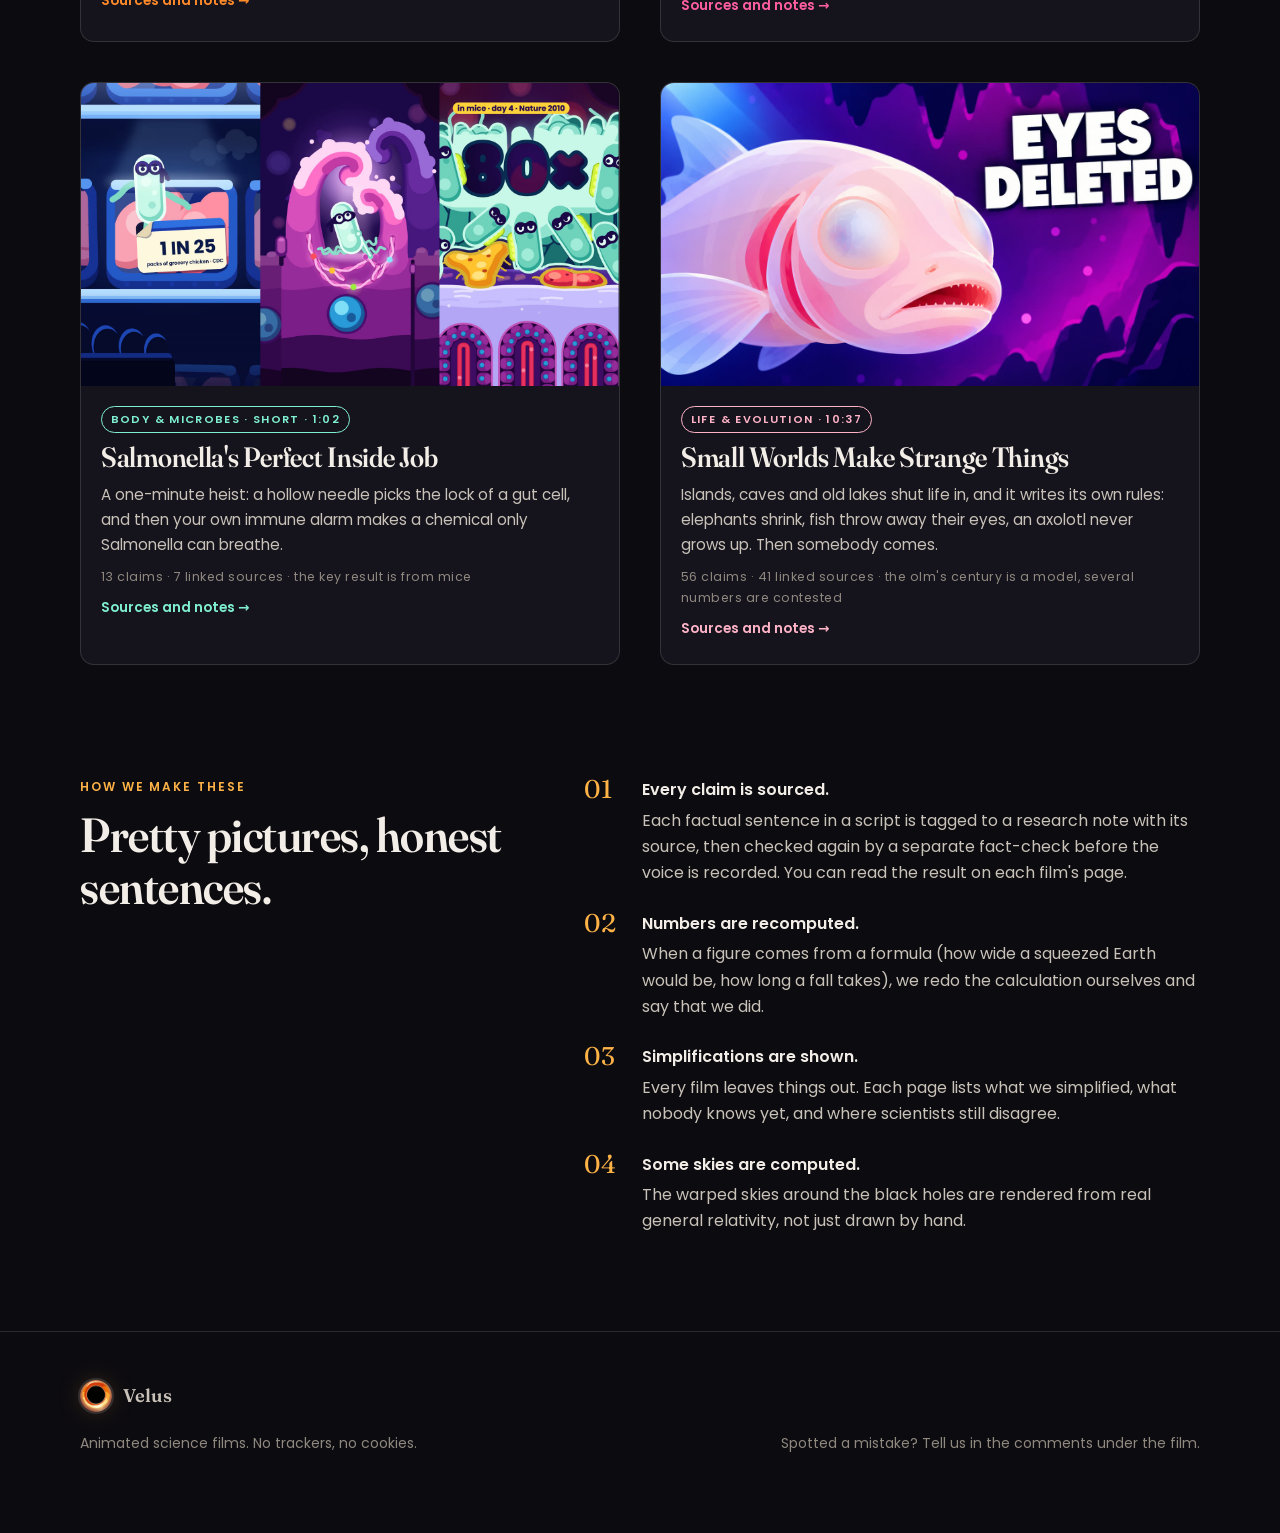
==== commit db39561a: "Move inflation, solarpunk, rotor sails and scams pages to the Coins & Gears site" ====
--- a/index.html
+++ b/index.html
@@ -82,46 +82,6 @@
               <span class="go" aria-hidden="true">Sources and notes →</span>
             </div>
           </li>
-          <li class="card card--sc">
-            <img src="assets/img/sc-card.jpg" width="1280" height="720" loading="lazy" alt="Thumbnail: a worried heart surgeon in glasses with a phone that says BANK ringing in her hand and a golden fishing hook at her lip, on a red background, with the words IT'S NOT YOUR BANK.">
-            <div class="card-body">
-              <span class="tag">Mind &amp; money · 11:18</span>
-              <h3><a href="scams.html">Why Smart People Fall for Scams</a></h3>
-              <p>A heart surgeon gets a call from her bank. Intelligence is a poor shield against a con that goes for your alarms and starts a clock. What the research says, and the one habit that helps.</p>
-              <span class="meta">56 claims · 22 linked sources · reported losses, estimates and models are labelled</span>
-              <span class="go" aria-hidden="true">Sources and notes →</span>
-            </div>
-          </li>
-          <li class="card card--ifl">
-            <img src="assets/img/ifl-card.jpg" width="1280" height="720" loading="lazy" alt="Thumbnail: a frightened green dollar bill being sucked into a swirling black hole with two coins, under the words $1 = 77¢, 2020 to 2026.">
-            <div class="card-body">
-              <span class="tag">Mind &amp; money · 8:34</span>
-              <h3><a href="inflation.html">Why Is Everything So Expensive Now?</a></h3>
-              <p>Inflation is "falling", so why does your bill keep climbing? Follow one extra dollar of cost from a nearly shut strait to your shopping basket, and see why prices climb like a ratchet.</p>
-              <span class="meta">53 claims · 24 linked sources · 2026 figures dated, profits and tariffs shown as contested</span>
-              <span class="go" aria-hidden="true">Sources and notes →</span>
-            </div>
-          </li>
-          <li class="card card--slp">
-            <img src="assets/img/slp-card.jpg" width="1280" height="720" loading="lazy" alt="Thumbnail: on the left a smoky brown industrial town with dead trees and a polluted river, on the right a bright white-and-green city with solar roofs, terraces and a waterfall, under the word SOLARPUNK?">
-            <div class="card-body">
-              <span class="tag">Earth &amp; energy · 9:29</span>
-              <h3><a href="solarpunk.html">What If the World Went Solarpunk?</a></h3>
-              <p>Every roof tilted to the sun, farms that grow food and power on the same field. Could the whole world run on sunlight? The price revolution, the night shift, winter, and the dark side: the factory and the funeral.</p>
-              <span class="meta">60 claims · 28 linked sources · our own estimates, models and projections are labelled</span>
-              <span class="go" aria-hidden="true">Sources and notes →</span>
-            </div>
-          </li>
-          <li class="card card--rts">
-            <img src="assets/img/rotor-sails/card.jpg" width="1280" height="720" loading="lazy" alt="Thumbnail: a red cargo ship on a bright blue sea with four white rotor sails with red bands on its deck, white arrows of wind curving around them, under the words WIND POWER.">
-            <div class="card-body">
-              <span class="tag">How does it work? · 5:53</span>
-              <h3><a href="rotor-sails.html">How Do Rotor Sails Work?</a></h3>
-              <p>Some of the biggest ships on Earth are growing giant spinning towers: sails with no cloth. How spin bends the wind into a push, why the idea sailed to New York in 1926 and was benched, and why it is coming back.</p>
-              <span class="meta">46 claims · 14 linked sources · company-reported and verified savings are labelled</span>
-              <span class="go" aria-hidden="true">Sources and notes →</span>
-            </div>
-          </li>
         </ul>
       </div>
     </section>
--- a/assets/css/site.css
+++ b/assets/css/site.css
@@ -1,6 +1,6 @@
 /* ==========================================================================
    Channel site: one stylesheet for every page.
-   Themes are set by a class on <body>: .theme-home, .theme-bh, .theme-inf, .theme-sal, .theme-iw, .theme-sc, .theme-ifl, .theme-slp, .theme-rts
+   Themes are set by a class on <body>: .theme-home, .theme-bh, .theme-inf, .theme-sal, .theme-iw
    ========================================================================== */
 
 /* ---------- tokens ---------- */
@@ -82,70 +82,6 @@
   --accent-2: #5fe0cf;    /* cave teal */
   --accent-ink: #3a0a22;
   --glow: rgba(95, 224, 207, 0.16);
-}
-
-/* Why Smart People Fall for Scams: wine-red theatre, gold spotlight, cobalt, alarm red, leaf green */
-.theme-sc {
-  --bg: #2a0410;
-  --bg-2: #44091c;
-  --ink: #fff3e6;
-  --ink-2: #ecd2c8;
-  --ink-3: #c19a9c;
-  --line: rgba(255, 211, 107, 0.2);
-  --accent: #ffd36b;      /* gold spotlight */
-  --accent-2: #3fcf86;    /* leaf green (lifted from #1f9e57 for text on wine) */
-  --cobalt: #2147d9;      /* the phone, the stage curtains */
-  --alarm: #ff2e2e;       /* the hot state */
-  --leaf: #1f9e57;
-  --accent-ink: #2a0410;
-  --glow: rgba(255, 46, 46, 0.18);
-}
-
-/* Why Is Everything So Expensive Now?: wine void, gold price tags and ratchet, green dollar */
-.theme-ifl {
-  --bg: #1f0815;
-  --bg-2: #361026;
-  --ink: #fff4e4;
-  --ink-2: #efd6cf;
-  --ink-3: #c39ca8;
-  --line: rgba(255, 201, 74, 0.2);
-  --accent: #ffc94a;      /* gold: price tags, the ratchet */
-  --accent-2: #5fd68f;    /* the green dollar (lifted for text on wine) */
-  --dollar: #2fa866;
-  --accent-ink: #2a0a18;
-  --glow: rgba(255, 201, 74, 0.16);
-}
-
-/* What If the World Went Solarpunk?: deep leaf green, azure sky, golden fields; coal greys for the dark side */
-.theme-slp {
-  --bg: #062420;
-  --bg-2: #0c3530;
-  --ink: #f4fbf2;
-  --ink-2: #cfe6d8;
-  --ink-3: #8fb7a8;
-  --line: rgba(124, 226, 160, 0.18);
-  --accent: #ffd447;      /* golden fields, the sun */
-  --accent-2: #5cc8ff;    /* azure sky (lifted for text on green) */
-  --leaf: #5fdc7a;        /* the glass leaves' green */
-  --coal: #24262b;        /* the factory and the funeral */
-  --coal-2: #34373d;
-  --accent-ink: #062420;
-  --glow: rgba(255, 212, 71, 0.18);
-}
-
-/* How Do Rotor Sails Work?: deep sea blue, white rotors with a red band, sunrise coral, teal wind streaks */
-.theme-rts {
-  --bg: #08193a;
-  --bg-2: #0f2650;
-  --ink: #f6f3ec;         /* the white of the rotors */
-  --ink-2: #d2dcec;
-  --ink-3: #93a6c4;
-  --line: rgba(95, 214, 230, 0.18);
-  --accent: #ffa76b;      /* sunrise coral, the warm accent */
-  --accent-2: #5fd6e6;    /* the teal wind streaks */
-  --band: #ef4b3c;        /* the red band on every rotor */
-  --accent-ink: #08193a;
-  --glow: rgba(255, 167, 107, 0.18);
 }
 
 /* ---------- base ---------- */
@@ -236,10 +172,6 @@
 .card--inf { --card-accent: #ff5fa2; }
 .card--sal { --card-accent: #7ff0cf; }
 .card--iw { --card-accent: #ffb3c7; }
-.card--sc { --card-accent: #ffd36b; }
-.card--ifl { --card-accent: #5fd68f; }
-.card--slp { --card-accent: #ffd447; }
-.card--rts { --card-accent: #ffa76b; }
 .tag { display: inline-block; font-size: 0.7rem; font-weight: 600; letter-spacing: 0.12em; text-transform: uppercase; padding: 0.2rem 0.55rem; border-radius: 99px; border: 1px solid currentColor; color: var(--card-accent, var(--accent)); width: fit-content; }
 
 /* ---------- "how we make these" ---------- */
@@ -371,36 +303,9 @@
 .theme-iw .chapter-claims .ts { color: var(--accent); }
 
 /* Why Smart People Fall for Scams page */
-.theme-sc h1 em { color: var(--accent); font-style: italic; font-weight: 500; }
-.theme-sc .claims > li::before { color: var(--accent-2); }
-.theme-sc .chapter-claims .ts { color: var(--accent); }
-.theme-sc .caveats .k--unc { color: var(--alarm); }
-.theme-sc .yt { box-shadow: -30px 30px 90px -40px rgba(255,46,46,0.35), 30px 30px 90px -40px rgba(33,71,217,0.35); }
 
 /* Why Is Everything So Expensive Now? page */
-.theme-ifl h1 em { color: var(--accent); font-style: italic; font-weight: 500; }
-.theme-ifl .claims > li::before { color: var(--accent-2); }
-.theme-ifl .chapter-claims .ts { color: var(--accent); }
-.theme-ifl .yt { box-shadow: -30px 30px 90px -40px rgba(255,201,74,0.35), 30px 30px 90px -40px rgba(47,168,102,0.35); }
 
 /* What If the World Went Solarpunk? page: sky-to-leaf greens; the life-and-death chapter in coal greys */
-.theme-slp { background: linear-gradient(180deg, var(--bg) 0%, #072b2a 45%, #08303a 100%); }
-.theme-slp h1 em { font-style: italic; font-weight: 500; background: linear-gradient(90deg, var(--leaf), var(--accent) 55%, var(--accent-2)); -webkit-background-clip: text; background-clip: text; color: transparent; }
-.theme-slp .claims > li::before { color: var(--leaf); }
-.theme-slp .chapter-claims .ts { color: var(--accent); }
-.theme-slp .caveats .k--unc { color: var(--accent-2); }
-.theme-slp .chapter-claims[data-side="coal"] { background: var(--coal); border: 1px solid rgba(255,255,255,0.08); border-radius: var(--radius); padding: 1.5rem clamp(1rem, 3vw, 1.75rem) 1.75rem; --line: rgba(255,255,255,0.1); }
-.theme-slp .chapter-claims[data-side="coal"] .ts { color: #b9bcc2; }
-.theme-slp .chapter-claims[data-side="coal"] .claims > li::before { color: #9a9ea6; }
-.theme-slp .chapter-claims[data-side="coal"] .claims .src a { color: #9fdcff; }
-.theme-slp .chapter-claims[data-side="coal"] .frame figcaption { background: var(--coal-2); color: #b9bcc2; }
-.theme-slp .yt { box-shadow: -30px 30px 90px -40px rgba(255,212,71,0.35), 30px 30px 90px -40px rgba(92,200,255,0.35); }
 
 /* How Do Rotor Sails Work? page: night sea at the top, morning sea below; coral and teal like the film's sunrise and wind */
-.theme-rts { background: linear-gradient(180deg, var(--bg) 0%, #0b2349 45%, #0d3060 100%); }
-.theme-rts h1 em { font-style: italic; font-weight: 500; background: linear-gradient(90deg, var(--accent), #ffd2a8 50%, var(--accent-2)); -webkit-background-clip: text; background-clip: text; color: transparent; }
-.theme-rts .claims > li::before { color: var(--accent-2); }
-.theme-rts .chapter-claims .ts { color: var(--accent); }
-.theme-rts .caveats .k--unc { color: var(--accent-2); }
-.theme-rts .caveats .k--con { color: #ff8577; }
-.theme-rts .yt { box-shadow: -30px 30px 90px -40px rgba(255,167,107,0.38), 30px 30px 90px -40px rgba(95,214,230,0.35); }
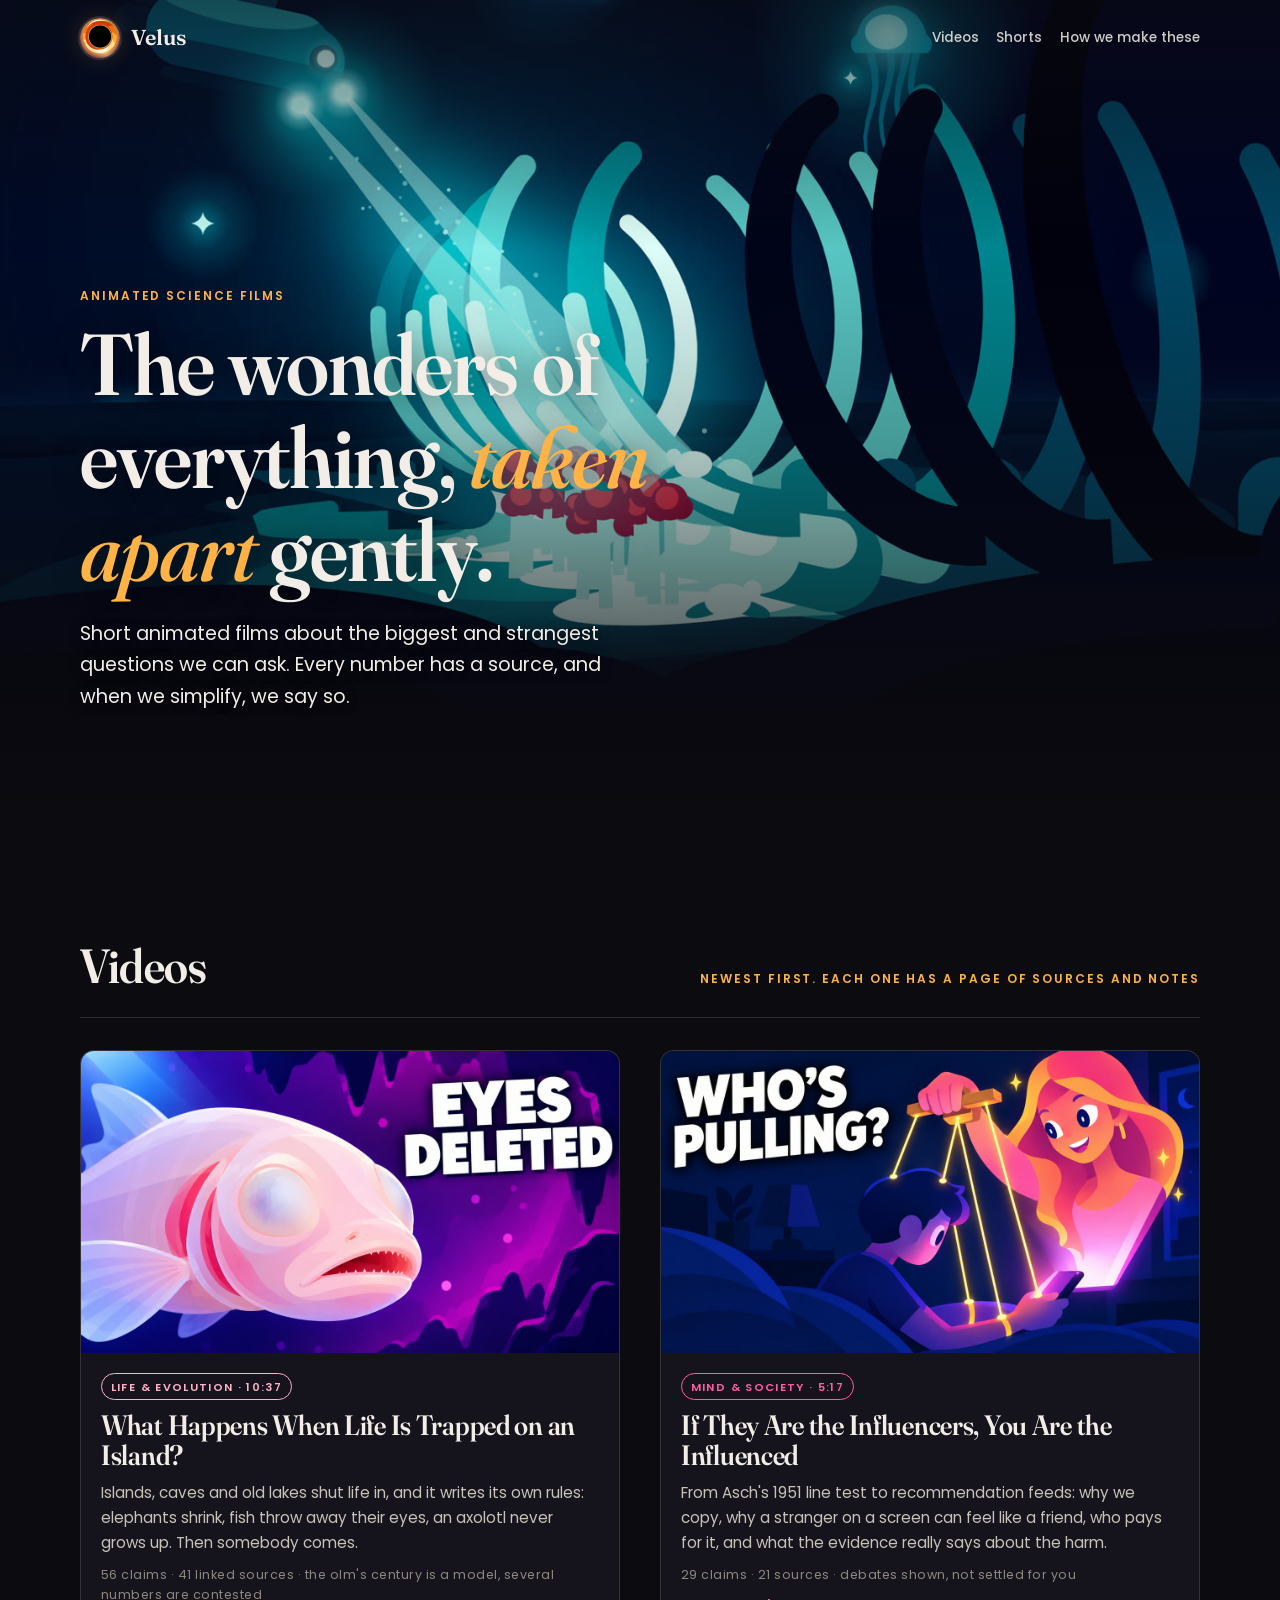
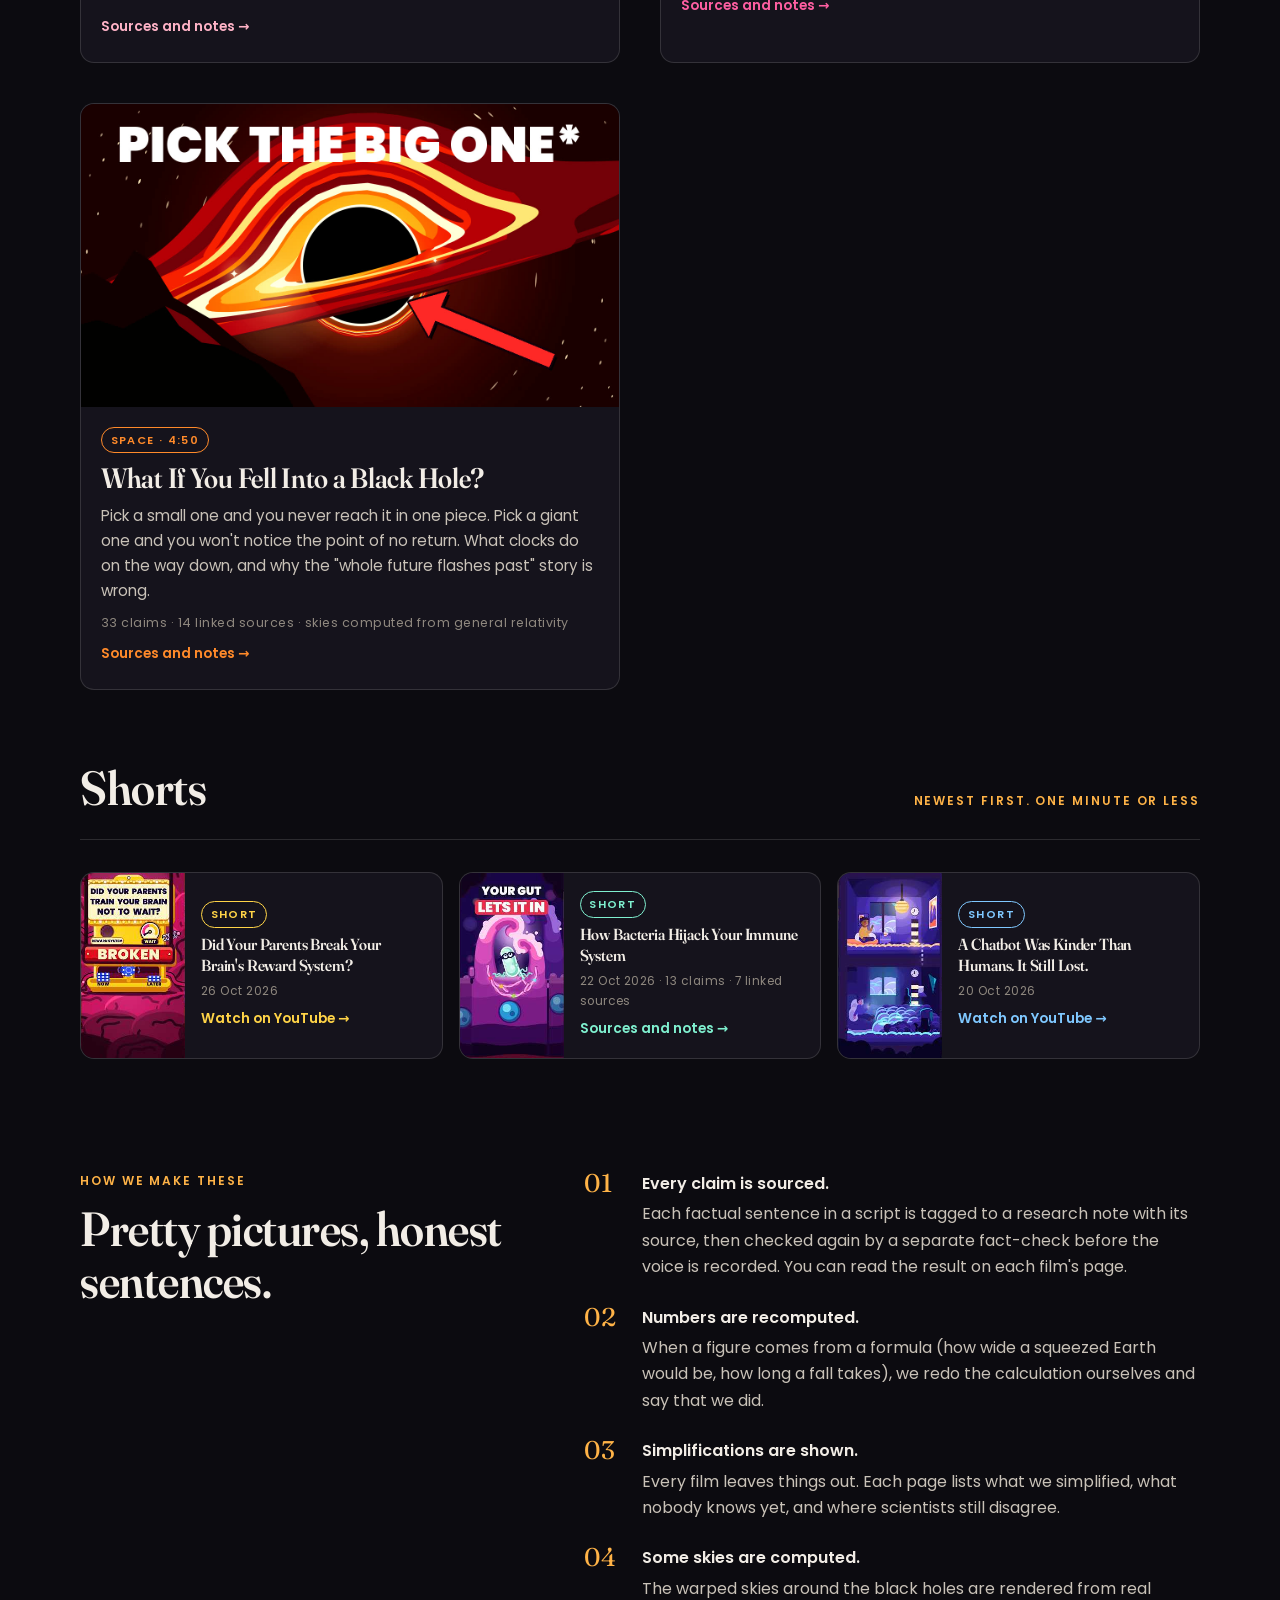
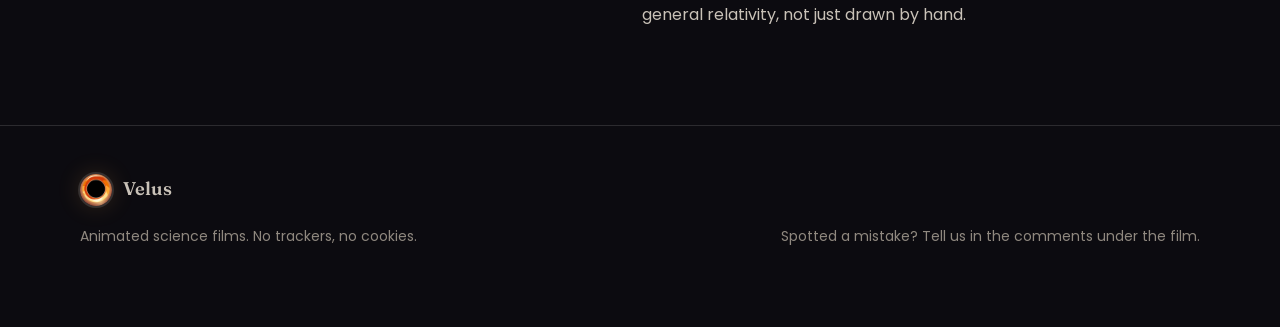
==== commit fdd76615: "Home split into Videos and Shorts, newest first Co-Authored-By: Claude Sonnet 5.5 <noreply@anthropic" ====
--- a/index.html
+++ b/index.html
@@ -19,7 +19,8 @@
     <div class="wrap">
       <a class="logo" href="index.html"><img src="assets/img/avatar.jpg" alt="" width="40" height="40"><span class="brand"></span></a>
       <nav class="nav" aria-label="Main">
-        <a href="#films">Films</a>
+        <a href="#films">Videos</a>
+        <a href="#shorts">Shorts</a>
         <a href="#method" class="hide-s">How we make these</a>
       </nav>
     </div>
@@ -38,17 +39,17 @@
     <section class="section" id="films" aria-labelledby="films-h">
       <div class="wrap">
         <div class="section-head">
-          <h2 id="films-h">Films</h2>
-          <p class="kicker">Each one has a page of sources and notes</p>
+          <h2 id="films-h">Videos</h2>
+          <p class="kicker">Newest first. Each one has a page of sources and notes</p>
         </div>
         <ul class="cards">
-          <li class="card card--bh">
-            <img src="assets/img/bh-card.jpg" width="1280" height="720" loading="lazy" alt="Thumbnail: a glowing orange disc of gas wrapped around a black hole, with the words PICK THE BIG ONE.">
+          <li class="card card--iw">
+            <img src="assets/img/iw-card.jpg" width="1280" height="720" loading="lazy" alt="Thumbnail: a pale pink blind cavefish with milky cataract eyes on a magenta cave background, with the words EYES DELETED.">
             <div class="card-body">
-              <span class="tag">Space · 4:50</span>
-              <h3><a href="black-hole.html">What If You Fell Into a Black Hole?</a></h3>
-              <p>Pick a small one and you never reach it in one piece. Pick a giant one and you won't notice the point of no return. What clocks do on the way down, and why the "whole future flashes past" story is wrong.</p>
-              <span class="meta">33 claims · 14 linked sources · skies computed from general relativity</span>
+              <span class="tag">Life &amp; evolution · 10:37</span>
+              <h3><a href="isolated-worlds.html">What Happens When Life Is Trapped on an Island?</a></h3>
+              <p>Islands, caves and old lakes shut life in, and it writes its own rules: elephants shrink, fish throw away their eyes, an axolotl never grows up. Then somebody comes.</p>
+              <span class="meta">56 claims · 41 linked sources · the olm's century is a model, several numbers are contested</span>
               <span class="go" aria-hidden="true">Sources and notes →</span>
             </div>
           </li>
@@ -62,24 +63,52 @@
               <span class="go" aria-hidden="true">Sources and notes →</span>
             </div>
           </li>
-          <li class="card card--sal">
-            <img src="assets/img/sal-hero.jpg" width="1600" height="900" loading="lazy" alt="Three frames: a masked bacterium on a pack of chicken, a gut cell swallowing it like a wave, and a crowd of masked bacteria behind the number 80x.">
+          <li class="card card--bh">
+            <img src="assets/img/bh-card.jpg" width="1280" height="720" loading="lazy" alt="Thumbnail: a glowing orange disc of gas wrapped around a black hole, with the words PICK THE BIG ONE.">
             <div class="card-body">
-              <span class="tag">Body &amp; microbes · Short · 1:02</span>
-              <h3><a href="salmonella.html">Salmonella's Perfect Inside Job</a></h3>
-              <p>A one-minute heist: a hollow needle picks the lock of a gut cell, and then your own immune alarm makes a chemical only Salmonella can breathe.</p>
-              <span class="meta">13 claims · 7 linked sources · the key result is from mice</span>
+              <span class="tag">Space · 4:50</span>
+              <h3><a href="black-hole.html">What If You Fell Into a Black Hole?</a></h3>
+              <p>Pick a small one and you never reach it in one piece. Pick a giant one and you won't notice the point of no return. What clocks do on the way down, and why the "whole future flashes past" story is wrong.</p>
+              <span class="meta">33 claims · 14 linked sources · skies computed from general relativity</span>
               <span class="go" aria-hidden="true">Sources and notes →</span>
             </div>
           </li>
-          <li class="card card--iw">
-            <img src="assets/img/iw-card.jpg" width="1280" height="720" loading="lazy" alt="Thumbnail: a pale pink blind cavefish with milky cataract eyes on a magenta cave background, with the words EYES DELETED.">
+        </ul>
+      </div>
+    </section>
+
+    <section class="section section--shorts" id="shorts" aria-labelledby="shorts-h">
+      <div class="wrap">
+        <div class="section-head">
+          <h2 id="shorts-h">Shorts</h2>
+          <p class="kicker">Newest first. One minute or less</p>
+        </div>
+        <ul class="cards cards--shorts">
+          <li class="card card--short card--rew">
+            <img src="assets/img/short-twvdXGejW2o.jpg" width="480" height="360" loading="lazy" alt="Thumbnail: a gold slot machine labelled REWARD SYSTEM with a red banner that says BROKEN, under the words Did your parents train your brain not to wait?">
             <div class="card-body">
-              <span class="tag">Life &amp; evolution · 10:37</span>
-              <h3><a href="isolated-worlds.html">Small Worlds Make Strange Things</a></h3>
-              <p>Islands, caves and old lakes shut life in, and it writes its own rules: elephants shrink, fish throw away their eyes, an axolotl never grows up. Then somebody comes.</p>
-              <span class="meta">56 claims · 41 linked sources · the olm's century is a model, several numbers are contested</span>
+              <span class="tag">Short</span>
+              <h3><a href="https://www.youtube.com/shorts/twvdXGejW2o">Did Your Parents Break Your Brain's Reward System?</a></h3>
+              <span class="meta">26 Oct 2026</span>
+              <span class="go" aria-hidden="true">Watch on YouTube →</span>
+            </div>
+          </li>
+          <li class="card card--short card--sal">
+            <img src="assets/img/short-Y-1eBGhUGS0.jpg" width="480" height="360" loading="lazy" alt="Thumbnail for the Short on how Salmonella bacteria hijack the immune system.">
+            <div class="card-body">
+              <span class="tag">Short</span>
+              <h3><a href="salmonella.html">How Bacteria Hijack Your Immune System</a></h3>
+              <span class="meta">22 Oct 2026 · 13 claims · 7 linked sources</span>
               <span class="go" aria-hidden="true">Sources and notes →</span>
+            </div>
+          </li>
+          <li class="card card--short card--bot">
+            <img src="assets/img/short-z6EQ6j3RcGg.jpg" width="480" height="360" loading="lazy" alt="Thumbnail for the Short about a chatbot that was kinder than humans and still lost.">
+            <div class="card-body">
+              <span class="tag">Short</span>
+              <h3><a href="https://www.youtube.com/shorts/z6EQ6j3RcGg">A Chatbot Was Kinder Than Humans. It Still Lost.</a></h3>
+              <span class="meta">20 Oct 2026</span>
+              <span class="go" aria-hidden="true">Watch on YouTube →</span>
             </div>
           </li>
         </ul>
--- a/assets/css/site.css
+++ b/assets/css/site.css
@@ -172,7 +172,23 @@
 .card--inf { --card-accent: #ff5fa2; }
 .card--sal { --card-accent: #7ff0cf; }
 .card--iw { --card-accent: #ffb3c7; }
+.card--rew { --card-accent: #ffd447; }
+.card--bot { --card-accent: #7fc8ff; }
 .tag { display: inline-block; font-size: 0.7rem; font-weight: 600; letter-spacing: 0.12em; text-transform: uppercase; padding: 0.2rem 0.55rem; border-radius: 99px; border: 1px solid currentColor; color: var(--card-accent, var(--accent)); width: fit-content; }
+
+/* ---------- shorts: compact rows with a vertical thumbnail ---------- */
+.section--shorts { padding-top: clamp(2.5rem, 6vw, 4.5rem); }
+.cards--shorts { gap: 1rem; grid-template-columns: 1fr; }
+@media (min-width: 800px) { .cards--shorts { grid-template-columns: repeat(2, 1fr); } }
+@media (min-width: 1100px) { .cards--shorts { grid-template-columns: repeat(3, 1fr); } }
+.card--short { flex-direction: row; align-items: stretch; }
+.card--short img { flex: 0 0 auto; width: 6.5rem; aspect-ratio: 9 / 16; object-fit: cover; }
+.card--short .card-body { padding: 0.9rem 1rem; gap: 0.4rem; align-content: center; min-width: 0; }
+.card--short h3 { font-size: 1rem; line-height: 1.3; margin: 0; }
+.card--short .meta { font-size: 0.74rem; }
+.card--soon { opacity: 0.92; }
+.card--soon:hover { transform: none; border-color: var(--line); }
+.card--soon .go { color: var(--ink-3); }
 
 /* ---------- "how we make these" ---------- */
 .method { display: grid; gap: 2rem; }
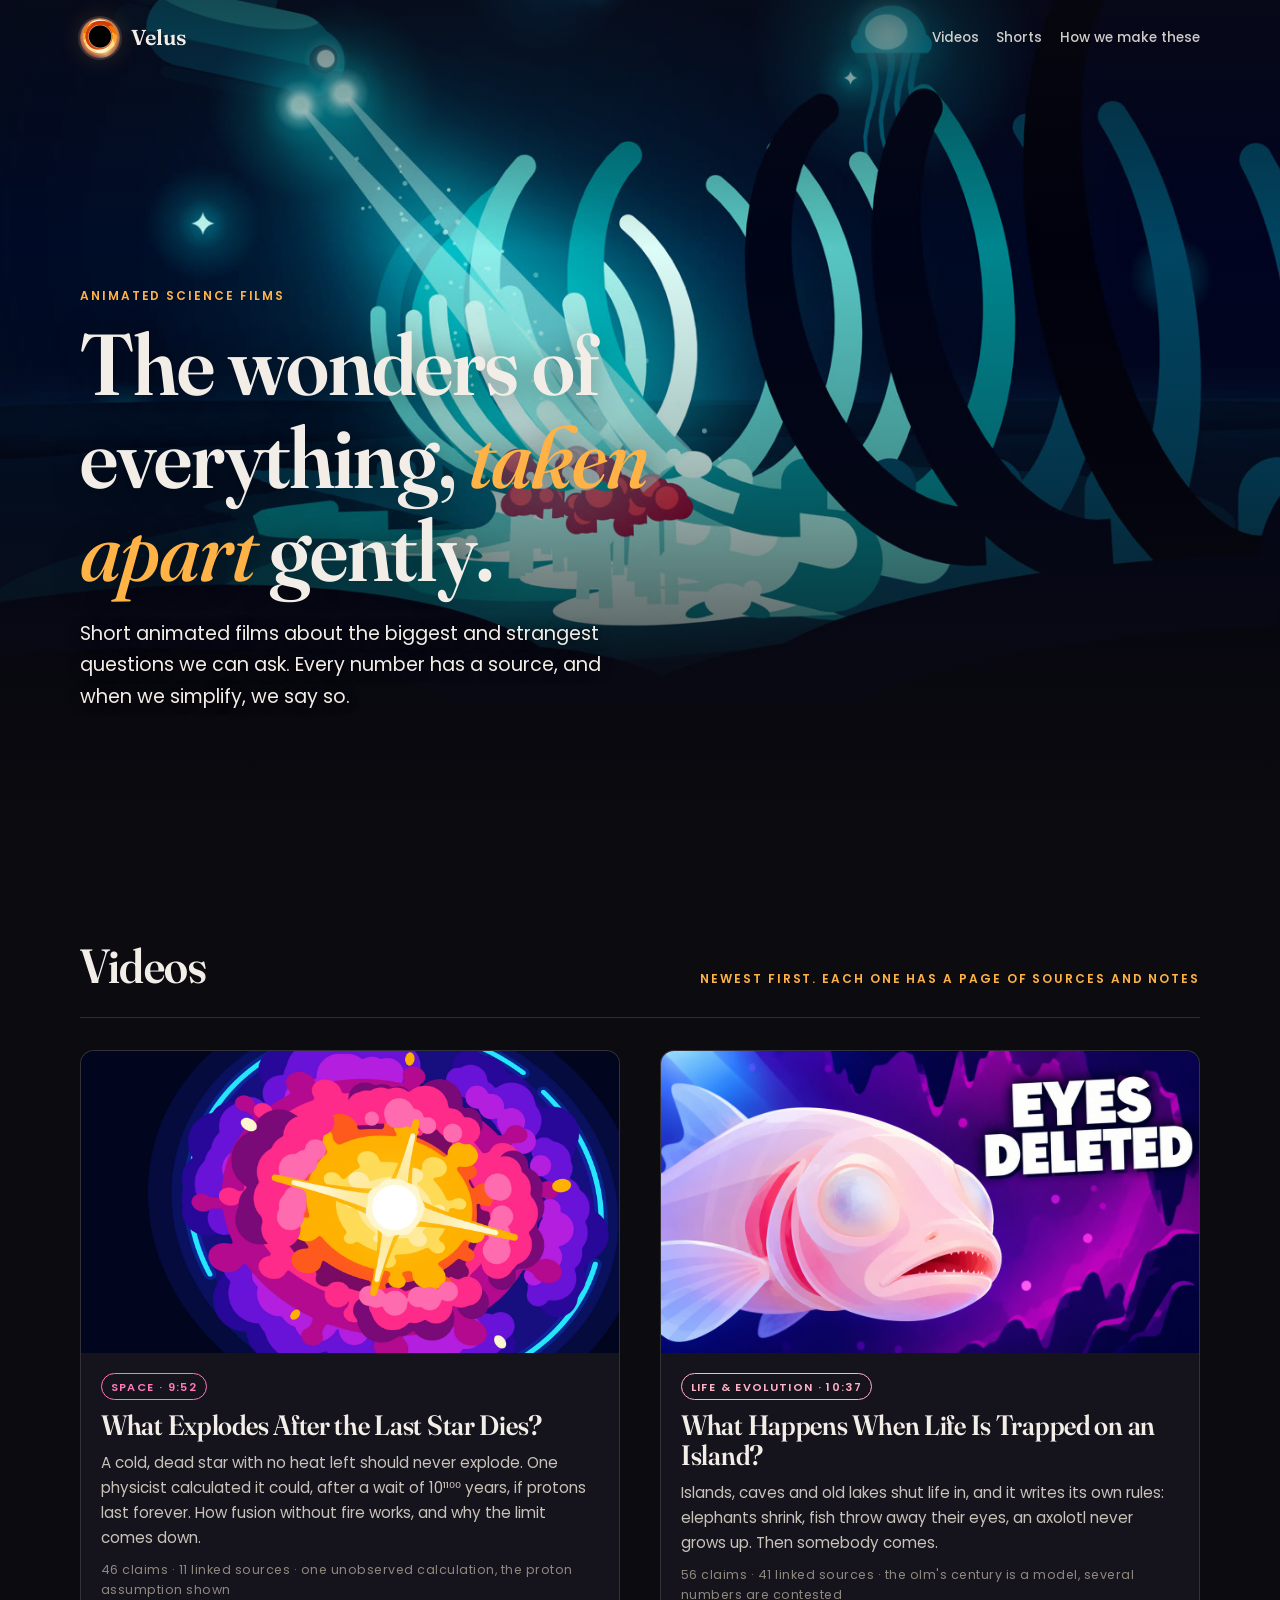
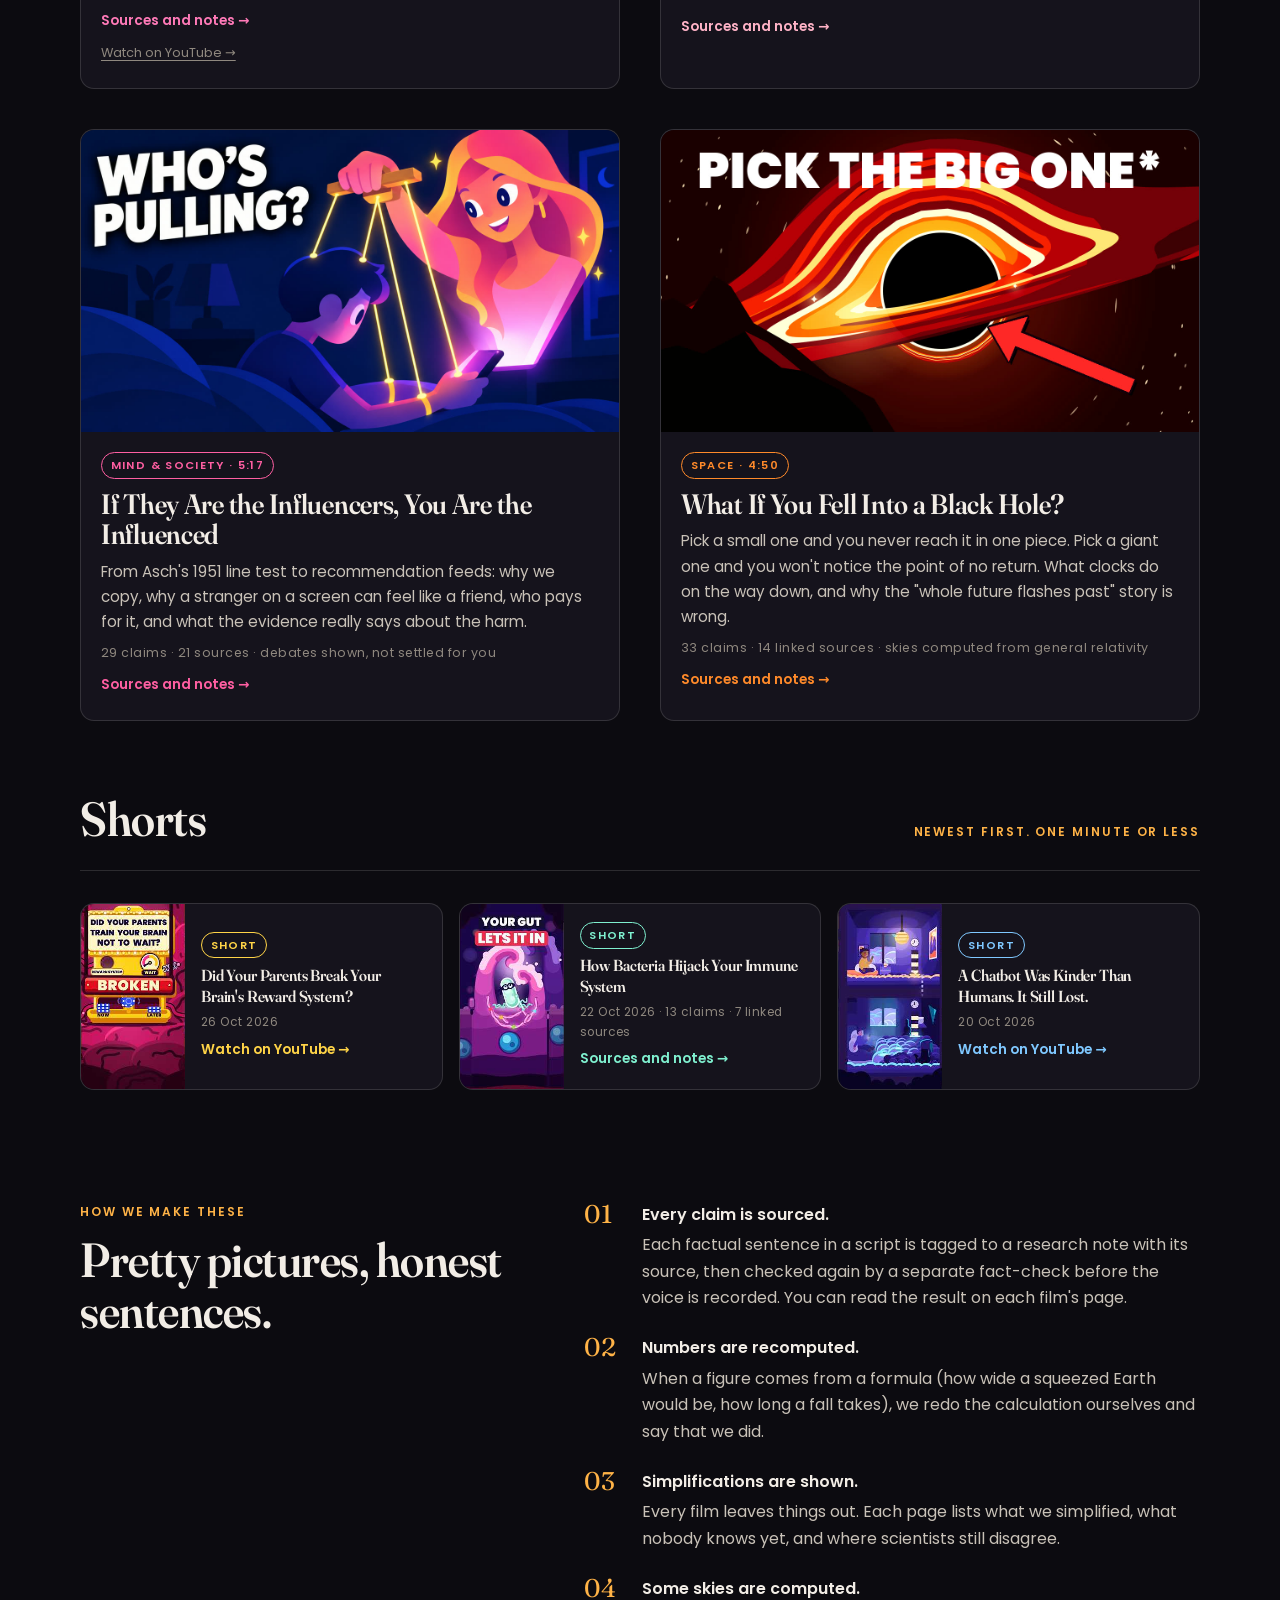
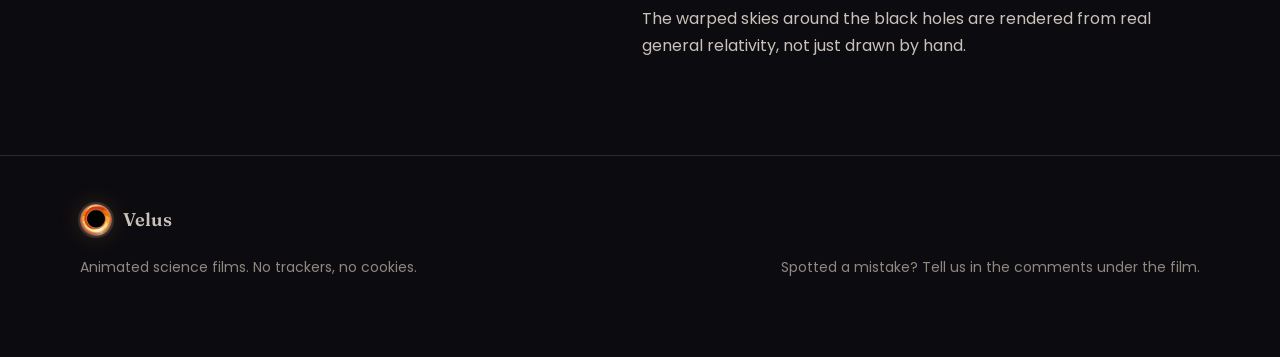
==== commit 0cd81ade: "Sources page for What Explodes After the Last Star Dies? Co-Authored-By: Claude Sonnet 5.5 <noreply@" ====
--- a/index.html
+++ b/index.html
@@ -43,6 +43,17 @@
           <p class="kicker">Newest first. Each one has a page of sources and notes</p>
         </div>
         <ul class="cards">
+          <li class="card card--bd">
+            <img src="assets/img/bd-card.jpg" width="1280" height="720" loading="lazy" alt="Thumbnail: a burst of pink, orange and violet clouds around a white-hot star flash on a dark blue background.">
+            <div class="card-body">
+              <span class="tag">Space · 9:52</span>
+              <h3><a href="black-dwarfs.html">What Explodes After the Last Star Dies?</a></h3>
+              <p>A cold, dead star with no heat left should never explode. One physicist calculated it could, after a wait of 10¹¹⁰⁰ years, if protons last forever. How fusion without fire works, and why the limit comes down.</p>
+              <span class="meta">46 claims · 11 linked sources · one unobserved calculation, the proton assumption shown</span>
+              <span class="go" aria-hidden="true">Sources and notes →</span>
+              <a class="yt-link" href="https://youtu.be/uDBE3gwt_2s" target="_blank" rel="noopener">Watch on YouTube →</a>
+            </div>
+          </li>
           <li class="card card--iw">
             <img src="assets/img/iw-card.jpg" width="1280" height="720" loading="lazy" alt="Thumbnail: a pale pink blind cavefish with milky cataract eyes on a magenta cave background, with the words EYES DELETED.">
             <div class="card-body">
--- a/assets/css/site.css
+++ b/assets/css/site.css
@@ -1,6 +1,6 @@
 /* ==========================================================================
    Channel site: one stylesheet for every page.
-   Themes are set by a class on <body>: .theme-home, .theme-bh, .theme-inf, .theme-sal, .theme-iw
+   Themes are set by a class on <body>: .theme-home, .theme-bh, .theme-inf, .theme-sal, .theme-iw, .theme-bd
    ========================================================================== */
 
 /* ---------- tokens ---------- */
@@ -84,6 +84,19 @@
   --glow: rgba(95, 224, 207, 0.16);
 }
 
+.theme-bd {
+  --bg: #070820;
+  --bg-2: #10123a;
+  --ink: #f3eefb;
+  --ink-2: #cfc8e6;
+  --ink-3: #9590b8;
+  --line: rgba(160, 150, 255, 0.18);
+  --accent: #ff7ab8;      /* flash pink: the explosion */
+  --accent-2: #7fb4ff;    /* cold blue: the black dwarf's rim */
+  --accent-ink: #2a0716;
+  --glow: rgba(127, 140, 255, 0.18);
+}
+
 /* ---------- base ---------- */
 *, *::before, *::after { box-sizing: border-box; }
 html { -webkit-text-size-adjust: 100%; text-size-adjust: 100%; scroll-behavior: smooth; }
@@ -167,11 +180,14 @@
 .card h3 a::after { content: ""; position: absolute; inset: 0; } /* whole card clickable */
 .card p { color: var(--ink-2); margin: 0; font-size: 0.95rem; }
 .card .meta { font-size: 0.78rem; color: var(--ink-3); letter-spacing: 0.04em; }
+.card .yt-link { font-size: 0.8rem; color: var(--ink-3); text-decoration: underline; text-underline-offset: 0.2em; }
+.card .yt-link:hover { color: var(--ink); }
 .card .go { font-size: 0.85rem; font-weight: 600; color: var(--card-accent, var(--accent)); }
 .card--bh { --card-accent: #ff8a2a; }
 .card--inf { --card-accent: #ff5fa2; }
 .card--sal { --card-accent: #7ff0cf; }
 .card--iw { --card-accent: #ffb3c7; }
+.card--bd { --card-accent: #ff7ab8; }
 .card--rew { --card-accent: #ffd447; }
 .card--bot { --card-accent: #7fc8ff; }
 .tag { display: inline-block; font-size: 0.7rem; font-weight: 600; letter-spacing: 0.12em; text-transform: uppercase; padding: 0.2rem 0.55rem; border-radius: 99px; border: 1px solid currentColor; color: var(--card-accent, var(--accent)); width: fit-content; }
@@ -318,6 +334,11 @@
 .theme-iw .claims > li::before { color: var(--accent-2); }
 .theme-iw .chapter-claims .ts { color: var(--accent); }
 
+.theme-bd h1 em { color: var(--accent); font-style: italic; font-weight: 500; }
+.theme-bd h2 em { color: var(--accent); font-style: italic; font-weight: 500; }
+.theme-bd .claims > li::before { color: var(--accent-2); }
+.theme-bd .chapter-claims .ts { color: var(--accent); }
+
 /* Why Smart People Fall for Scams page */
 
 /* Why Is Everything So Expensive Now? page */
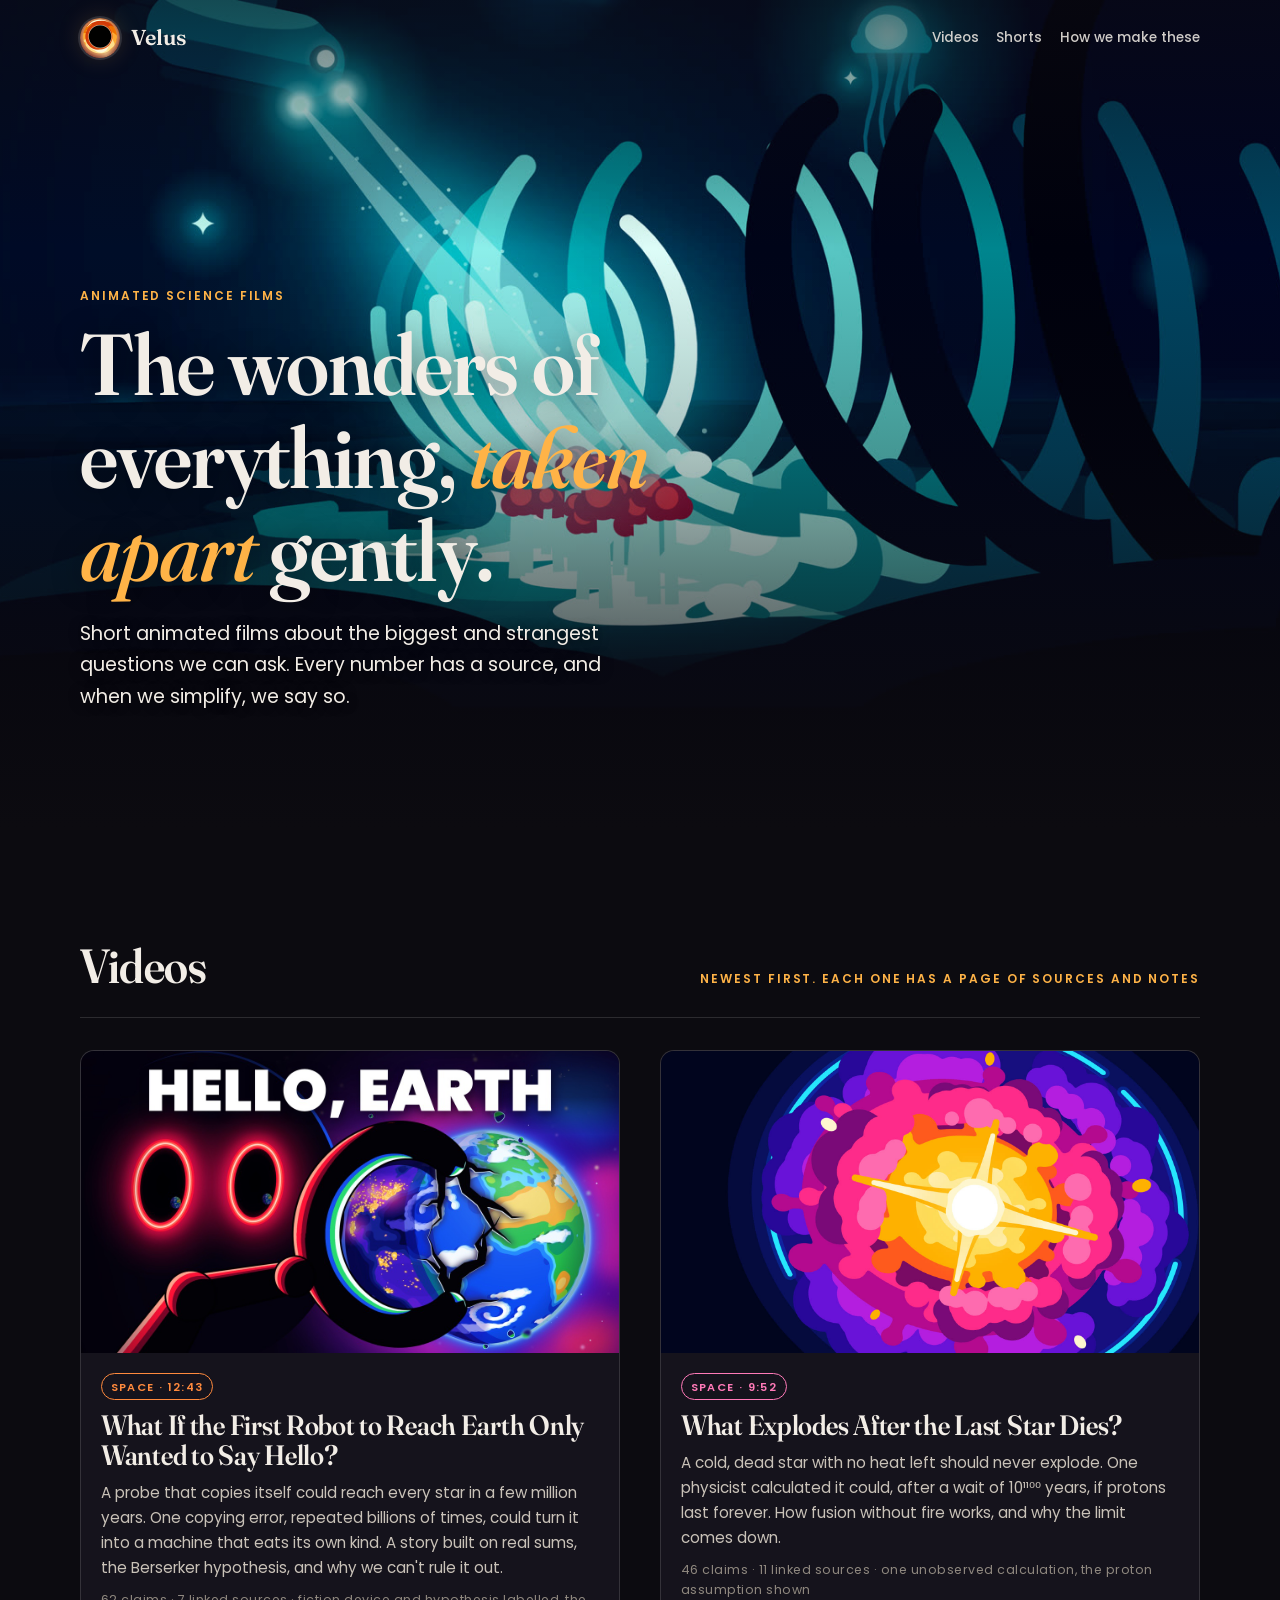
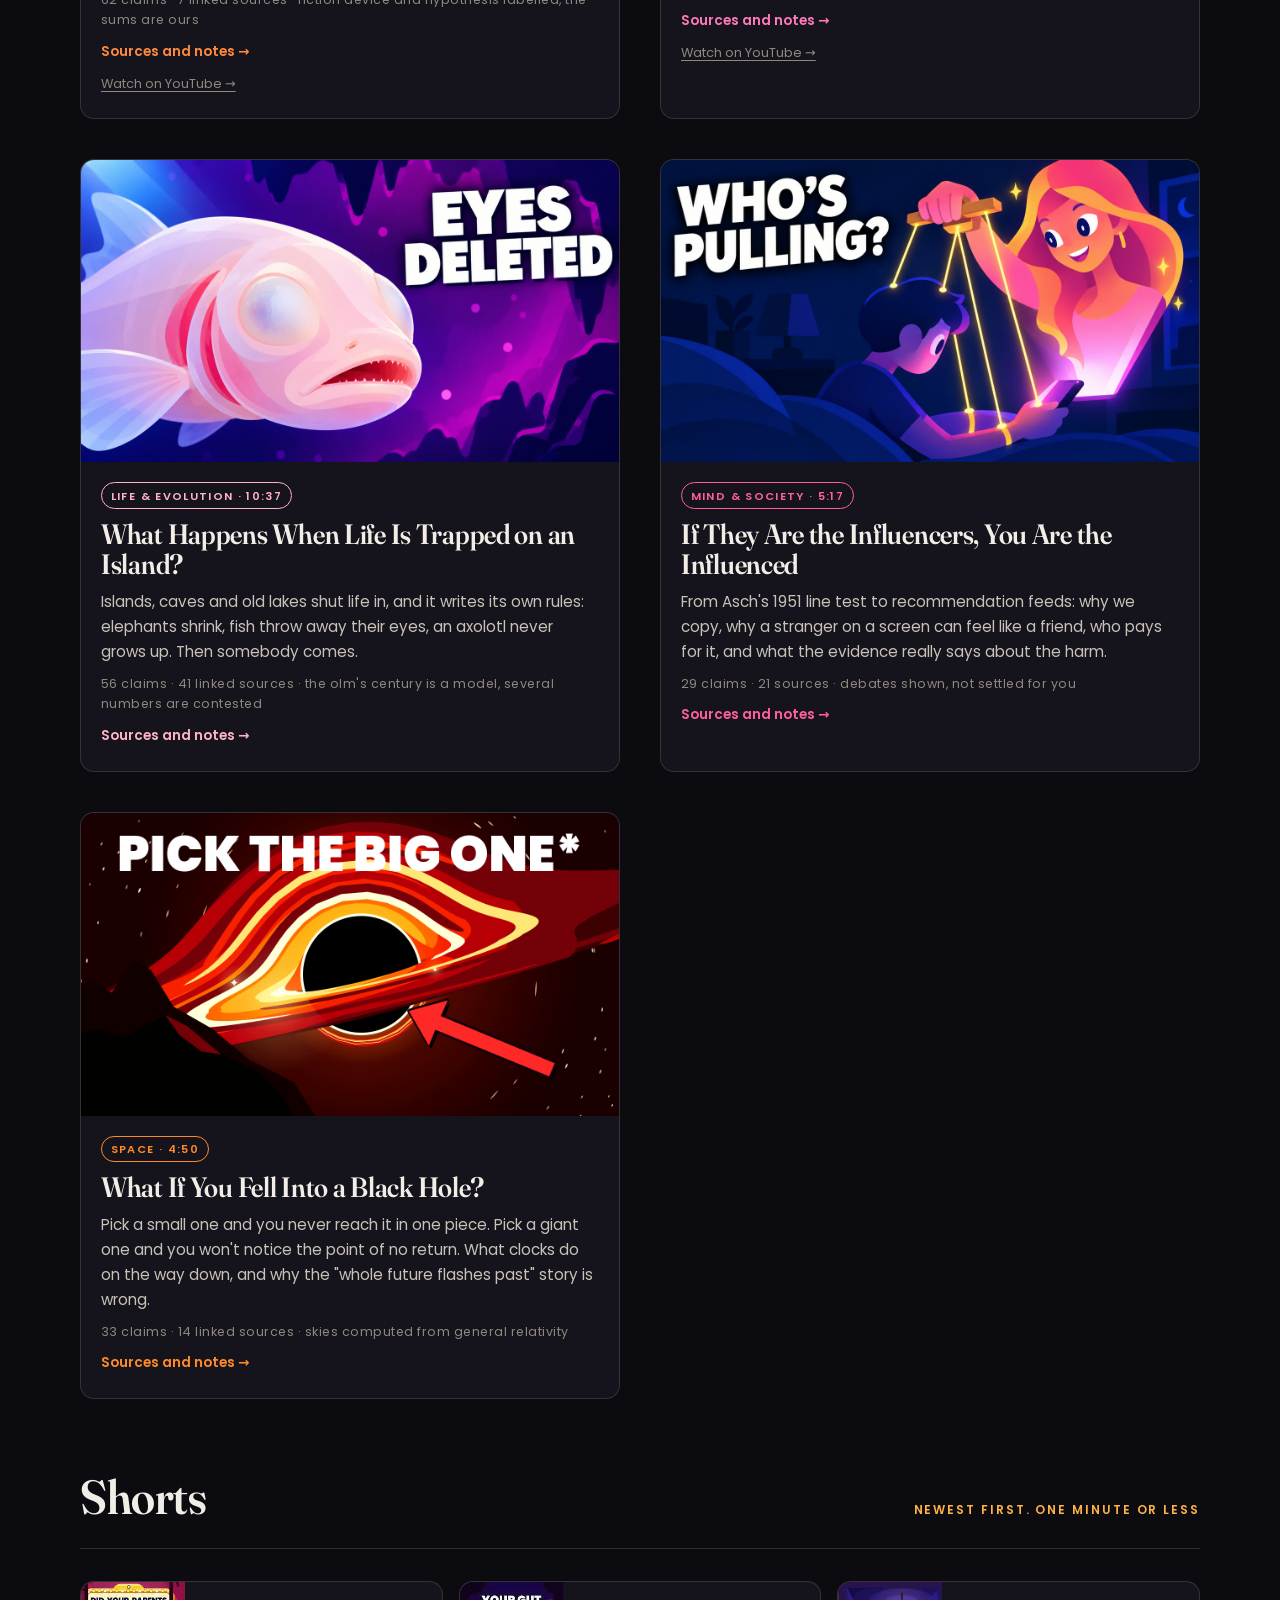
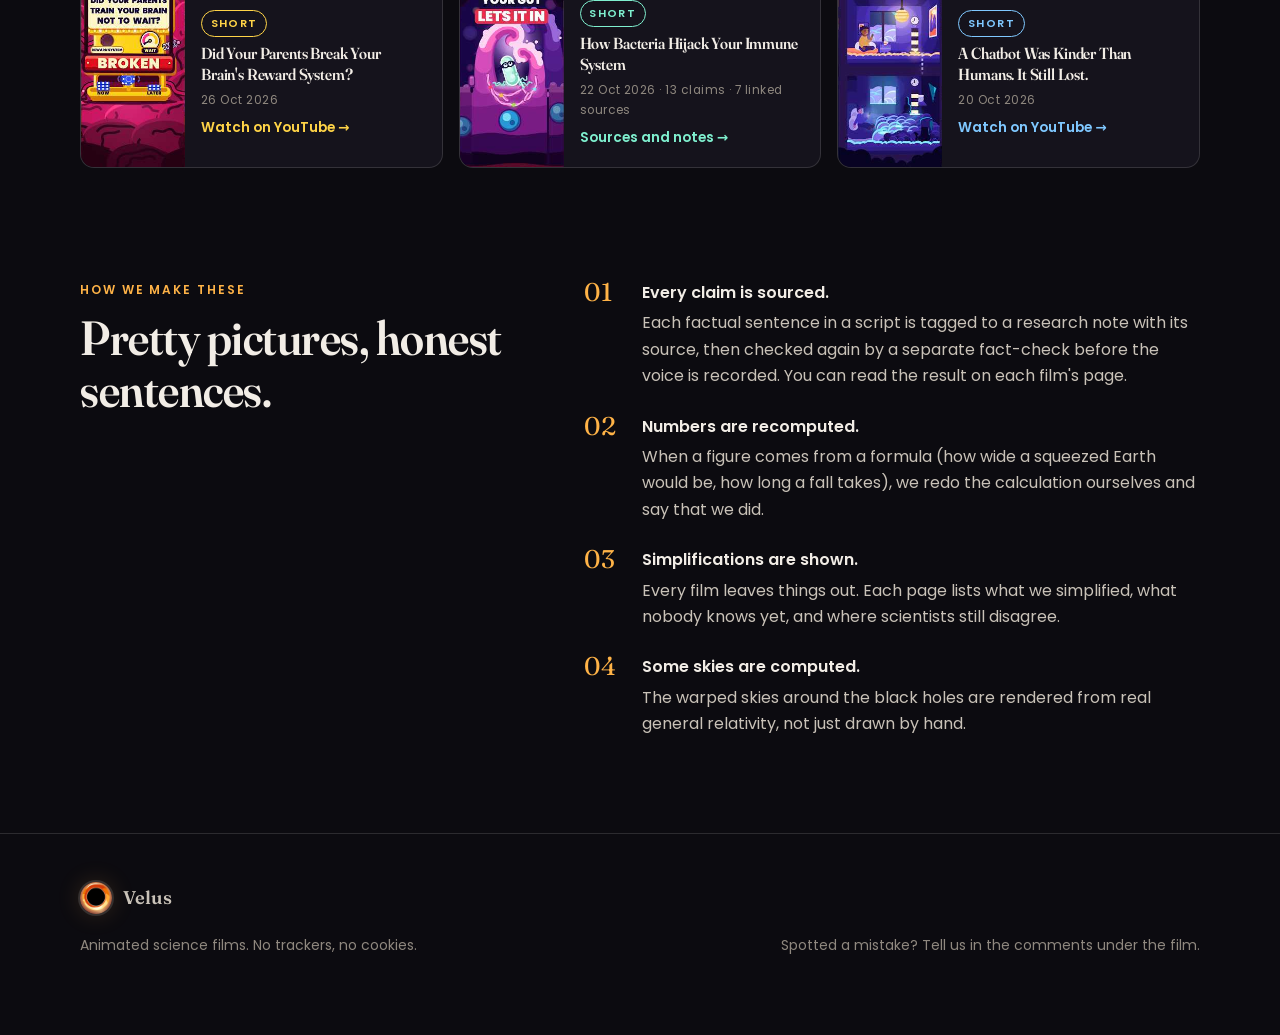
==== commit 02ba31fd: "Sources page for What If the First Robot to Reach Earth Only Wanted to Say Hello? Co-Authored-By: Cl" ====
--- a/index.html
+++ b/index.html
@@ -43,6 +43,17 @@
           <p class="kicker">Newest first. Each one has a page of sources and notes</p>
         </div>
         <ul class="cards">
+          <li class="card card--bsk">
+            <img src="assets/img/bsk-card.jpg" width="1280" height="720" loading="lazy" alt="Thumbnail: a huge black robot with glowing red ring eyes holds a magnifying glass up to the Earth, with the words HELLO, EARTH.">
+            <div class="card-body">
+              <span class="tag">Space · 12:43</span>
+              <h3><a href="berserker.html">What If the First Robot to Reach Earth Only Wanted to Say Hello?</a></h3>
+              <p>A probe that copies itself could reach every star in a few million years. One copying error, repeated billions of times, could turn it into a machine that eats its own kind. A story built on real sums, the Berserker hypothesis, and why we can't rule it out.</p>
+              <span class="meta">62 claims · 7 linked sources · fiction device and hypothesis labelled, the sums are ours</span>
+              <span class="go" aria-hidden="true">Sources and notes →</span>
+              <a class="yt-link" href="https://youtu.be/w4x1vBwwyY0" target="_blank" rel="noopener">Watch on YouTube →</a>
+            </div>
+          </li>
           <li class="card card--bd">
             <img src="assets/img/bd-card.jpg" width="1280" height="720" loading="lazy" alt="Thumbnail: a burst of pink, orange and violet clouds around a white-hot star flash on a dark blue background.">
             <div class="card-body">
--- a/assets/css/site.css
+++ b/assets/css/site.css
@@ -95,6 +95,20 @@
   --accent-2: #7fb4ff;    /* cold blue: the black dwarf's rim */
   --accent-ink: #2a0716;
   --glow: rgba(127, 140, 255, 0.18);
+}
+
+/* Berserker film: deep indigo, Hello orange and flash pink */
+.theme-bsk {
+  --bg: #0a0722;
+  --bg-2: #15103d;
+  --ink: #f6f0fb;
+  --ink-2: #d3c9e8;
+  --ink-3: #9a90bd;
+  --line: rgba(190, 150, 255, 0.18);
+  --accent: #ff8a3d;
+  --accent-2: #ff5fa2;
+  --accent-ink: #240a02;
+  --glow: rgba(255, 110, 70, 0.2);
 }
 
 /* ---------- base ---------- */
@@ -188,6 +202,7 @@
 .card--sal { --card-accent: #7ff0cf; }
 .card--iw { --card-accent: #ffb3c7; }
 .card--bd { --card-accent: #ff7ab8; }
+.card--bsk { --card-accent: #ff8a3d; }
 .card--rew { --card-accent: #ffd447; }
 .card--bot { --card-accent: #7fc8ff; }
 .tag { display: inline-block; font-size: 0.7rem; font-weight: 600; letter-spacing: 0.12em; text-transform: uppercase; padding: 0.2rem 0.55rem; border-radius: 99px; border: 1px solid currentColor; color: var(--card-accent, var(--accent)); width: fit-content; }
@@ -339,6 +354,11 @@
 .theme-bd .claims > li::before { color: var(--accent-2); }
 .theme-bd .chapter-claims .ts { color: var(--accent); }
 
+.theme-bsk h1 em { color: var(--accent); font-style: italic; font-weight: 500; }
+.theme-bsk h2 em { color: var(--accent); font-style: italic; font-weight: 500; }
+.theme-bsk .claims > li::before { color: var(--accent-2); }
+.theme-bsk .chapter-claims .ts { color: var(--accent); }
+
 /* Why Smart People Fall for Scams page */
 
 /* Why Is Everything So Expensive Now? page */
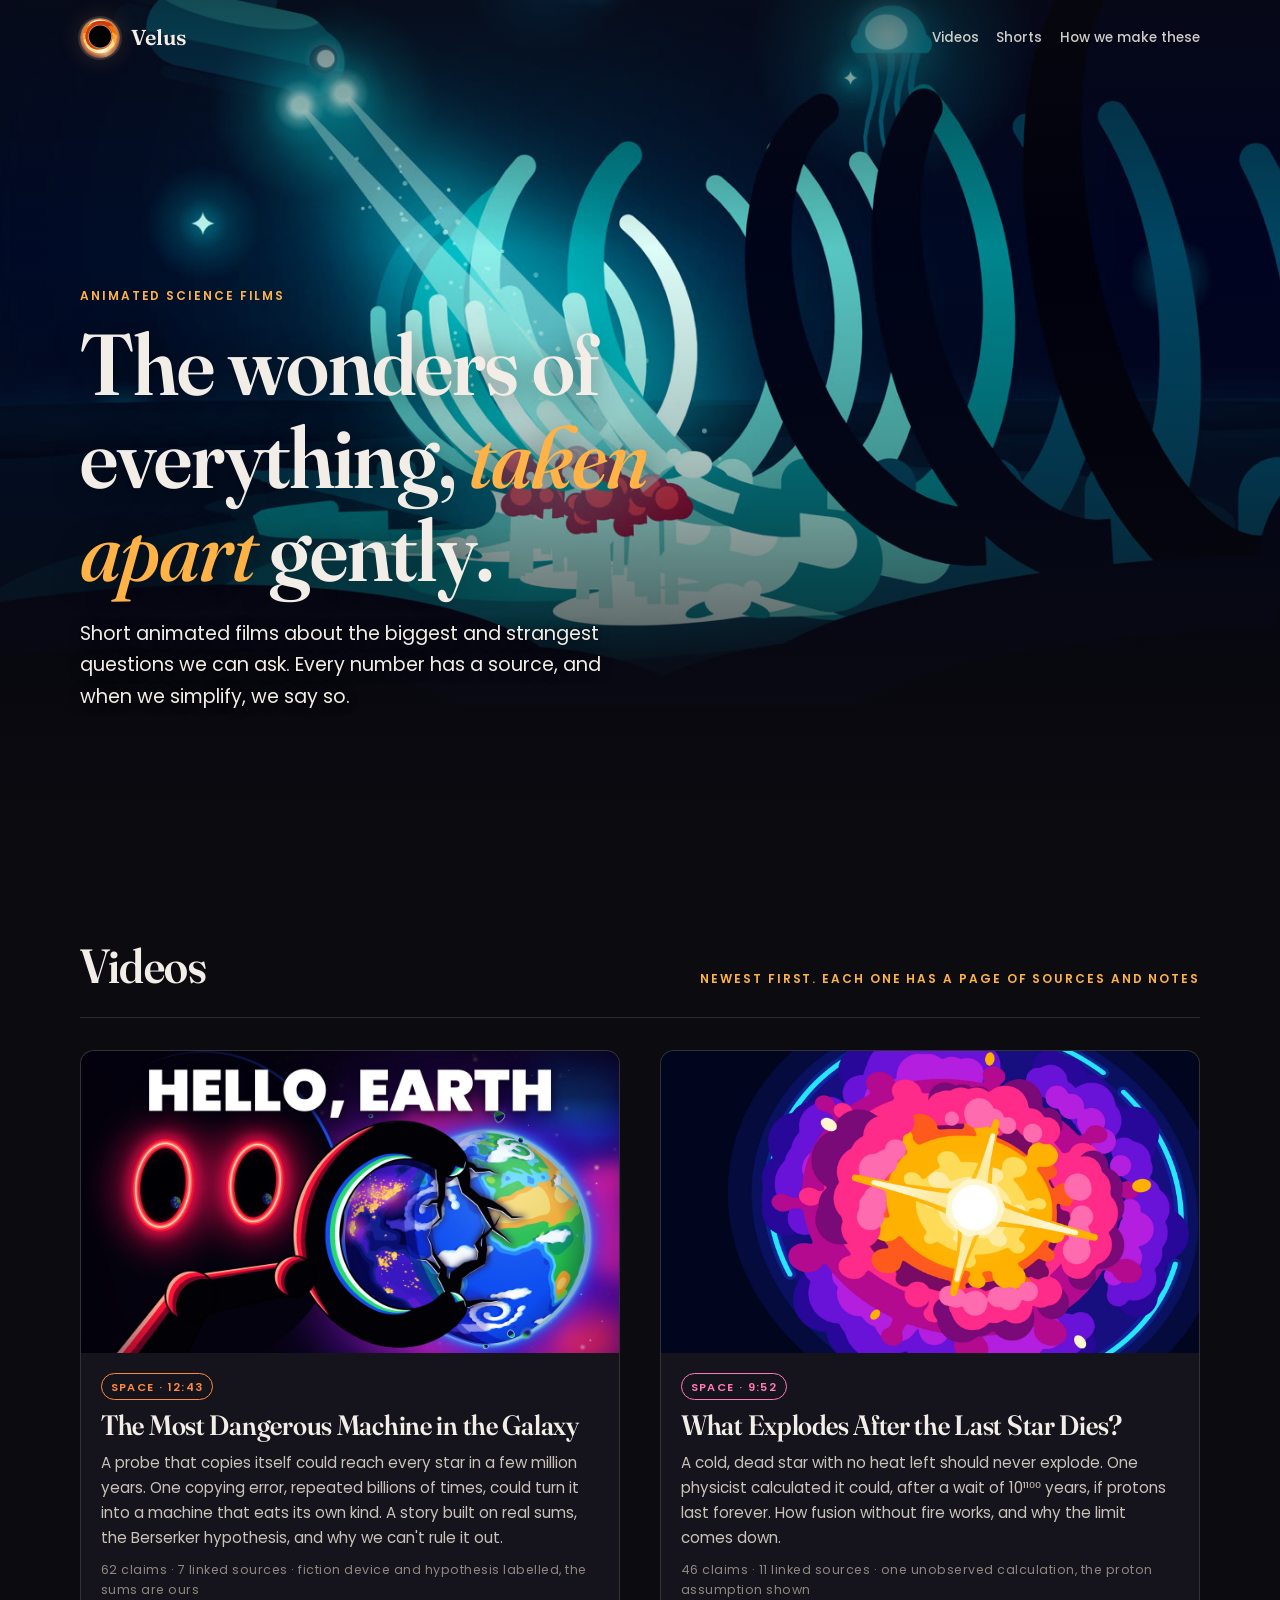
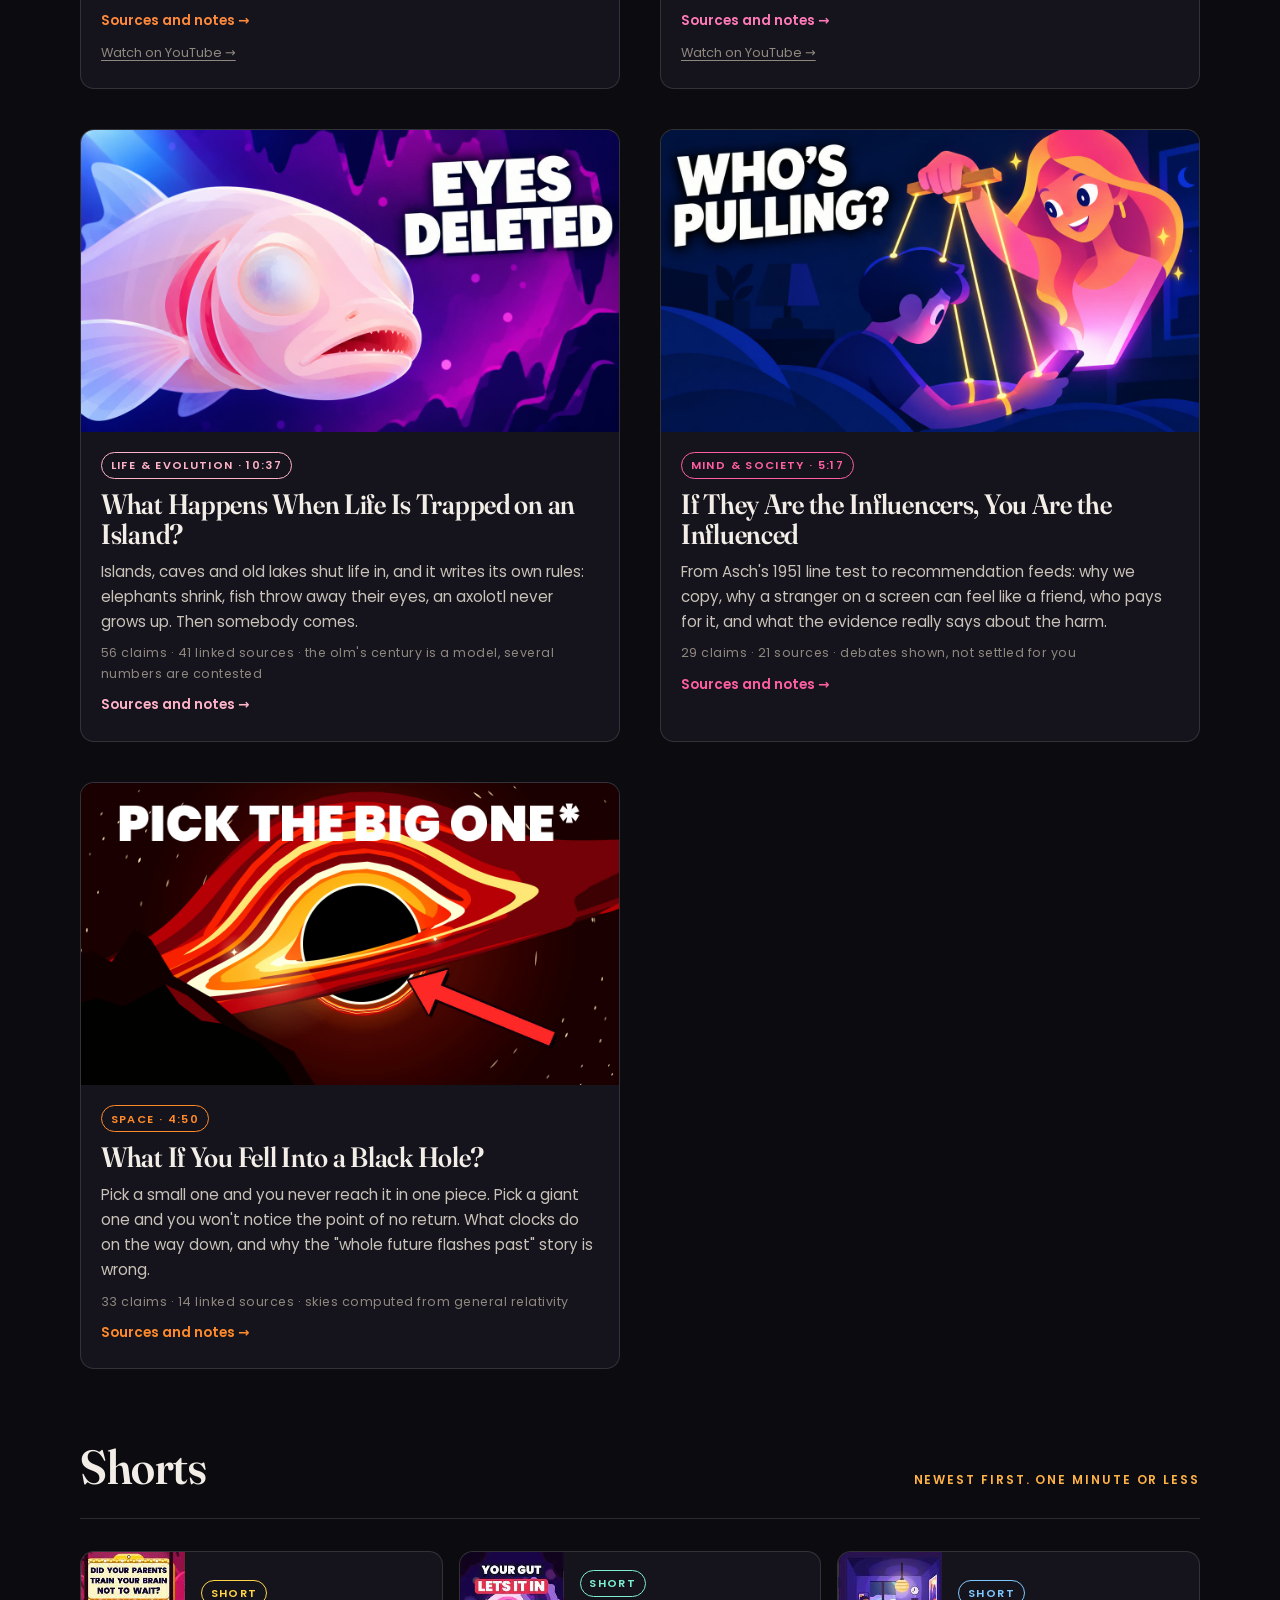
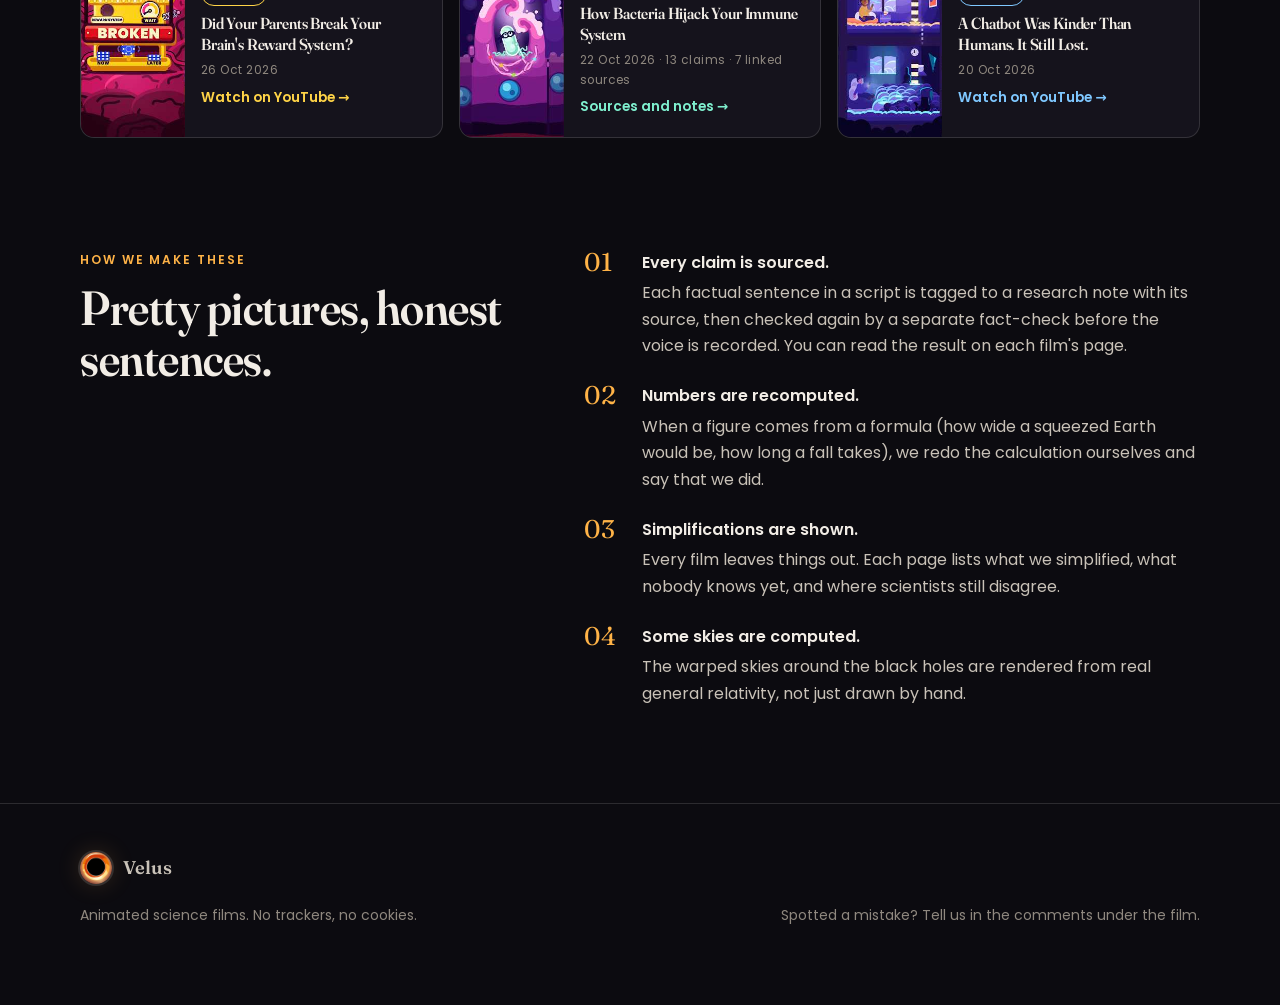
==== commit d3d298d6: "Berserker page: new video title" ====
--- a/index.html
+++ b/index.html
@@ -47,7 +47,7 @@
             <img src="assets/img/bsk-card.jpg" width="1280" height="720" loading="lazy" alt="Thumbnail: a huge black robot with glowing red ring eyes holds a magnifying glass up to the Earth, with the words HELLO, EARTH.">
             <div class="card-body">
               <span class="tag">Space · 12:43</span>
-              <h3><a href="berserker.html">What If the First Robot to Reach Earth Only Wanted to Say Hello?</a></h3>
+              <h3><a href="berserker.html">The Most Dangerous Machine in the Galaxy</a></h3>
               <p>A probe that copies itself could reach every star in a few million years. One copying error, repeated billions of times, could turn it into a machine that eats its own kind. A story built on real sums, the Berserker hypothesis, and why we can't rule it out.</p>
               <span class="meta">62 claims · 7 linked sources · fiction device and hypothesis labelled, the sums are ours</span>
               <span class="go" aria-hidden="true">Sources and notes →</span>
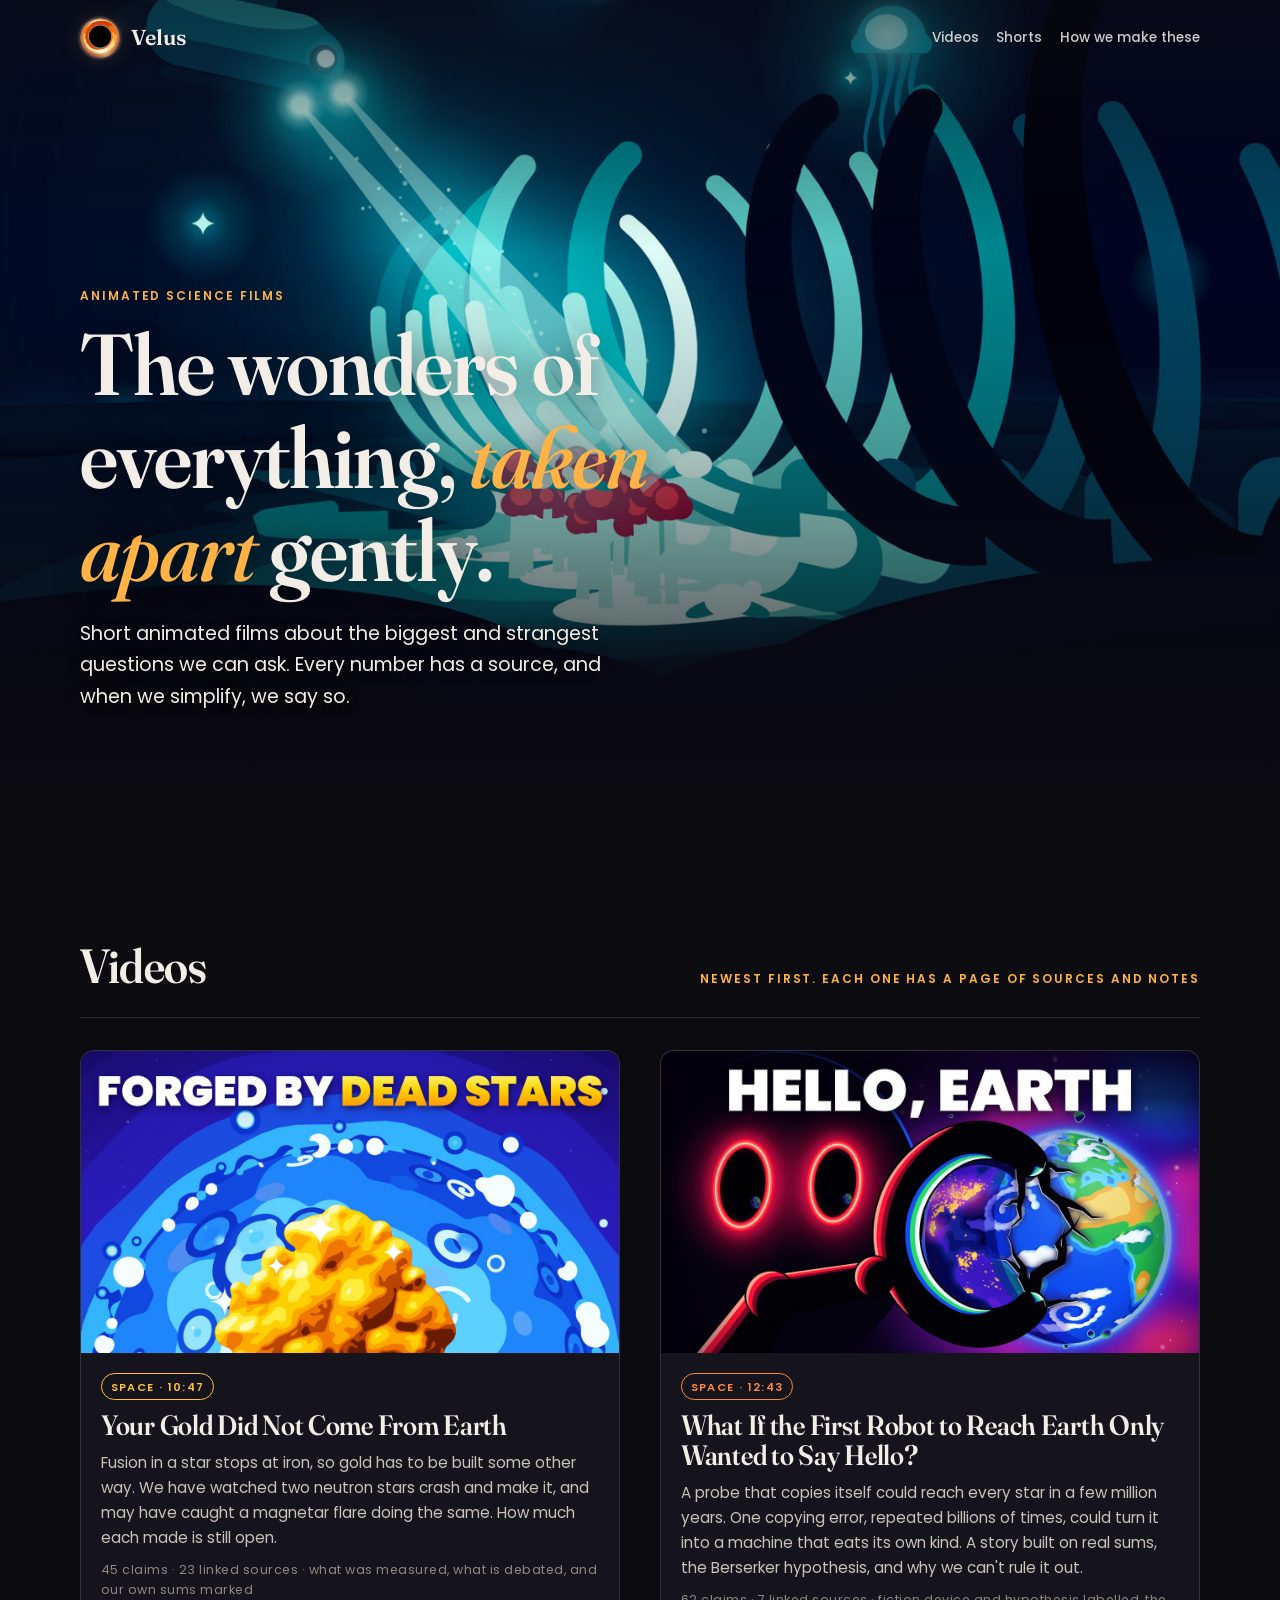
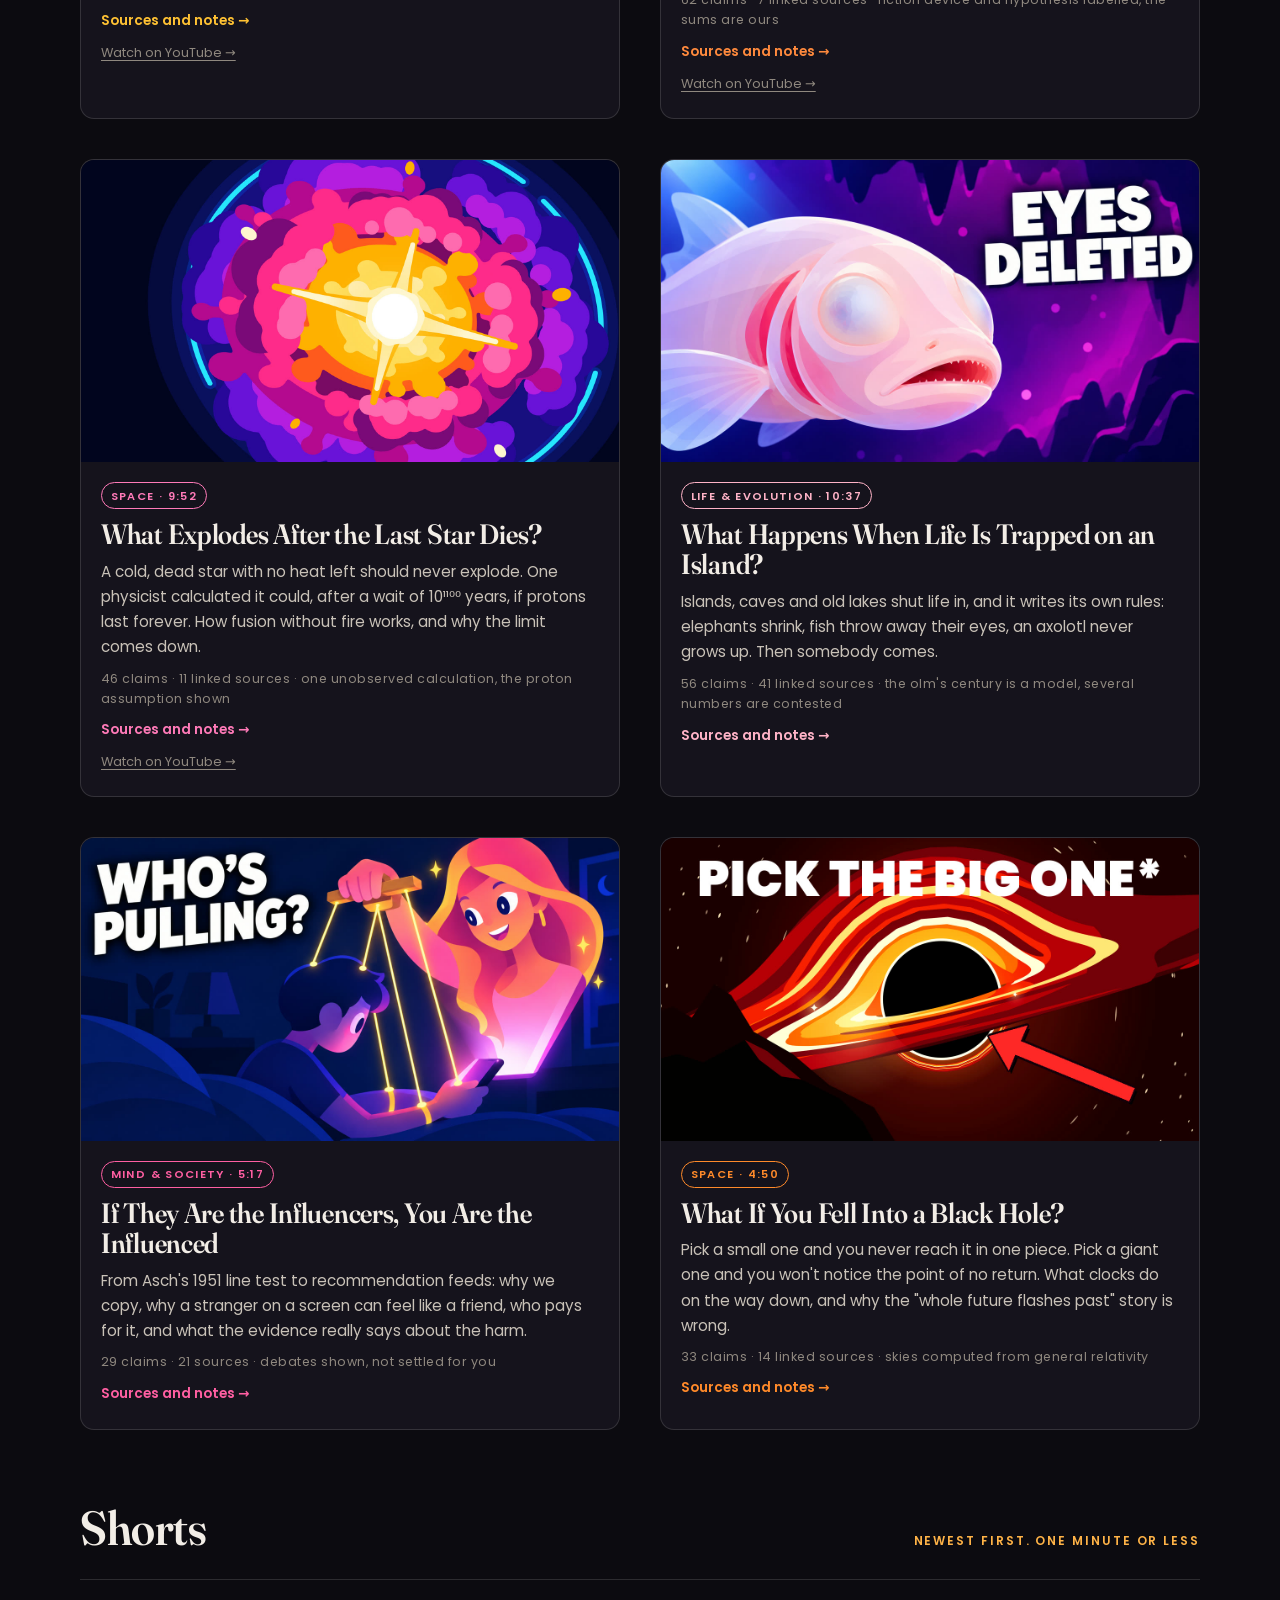
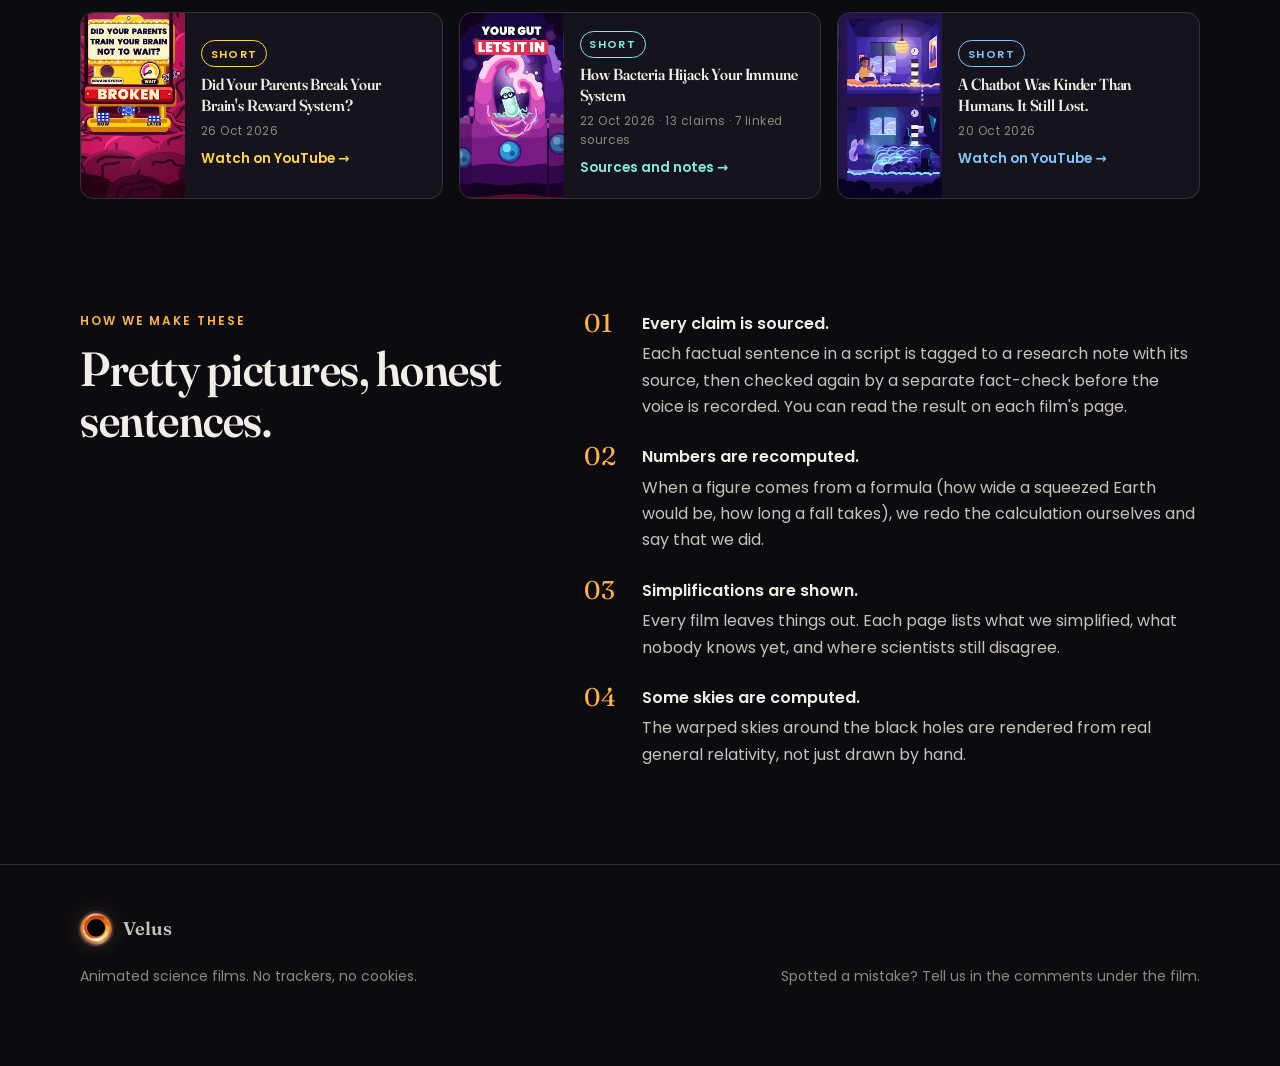
==== commit 076590db: "Sources page for Your Gold Did Not Come From Earth" ====
--- a/index.html
+++ b/index.html
@@ -43,11 +43,22 @@
           <p class="kicker">Newest first. Each one has a page of sources and notes</p>
         </div>
         <ul class="cards">
+          <li class="card card--gld">
+            <img src="assets/img/gld-card.jpg" width="1280" height="720" loading="lazy" alt="Thumbnail: a lumpy gold nugget rising into a blue, ringed cloud of light, with the words FORGED BY DEAD STARS.">
+            <div class="card-body">
+              <span class="tag">Space · 10:47</span>
+              <h3><a href="gold.html">Your Gold Did Not Come From Earth</a></h3>
+              <p>Fusion in a star stops at iron, so gold has to be built some other way. We have watched two neutron stars crash and make it, and may have caught a magnetar flare doing the same. How much each made is still open.</p>
+              <span class="meta">45 claims · 23 linked sources · what was measured, what is debated, and our own sums marked</span>
+              <span class="go" aria-hidden="true">Sources and notes →</span>
+              <a class="yt-link" href="https://youtu.be/NlkdtTlYqIU" target="_blank" rel="noopener">Watch on YouTube →</a>
+            </div>
+          </li>
           <li class="card card--bsk">
             <img src="assets/img/bsk-card.jpg" width="1280" height="720" loading="lazy" alt="Thumbnail: a huge black robot with glowing red ring eyes holds a magnifying glass up to the Earth, with the words HELLO, EARTH.">
             <div class="card-body">
               <span class="tag">Space · 12:43</span>
-              <h3><a href="berserker.html">The Most Dangerous Machine in the Galaxy</a></h3>
+              <h3><a href="berserker.html">What If the First Robot to Reach Earth Only Wanted to Say Hello?</a></h3>
               <p>A probe that copies itself could reach every star in a few million years. One copying error, repeated billions of times, could turn it into a machine that eats its own kind. A story built on real sums, the Berserker hypothesis, and why we can't rule it out.</p>
               <span class="meta">62 claims · 7 linked sources · fiction device and hypothesis labelled, the sums are ours</span>
               <span class="go" aria-hidden="true">Sources and notes →</span>
--- a/assets/css/site.css
+++ b/assets/css/site.css
@@ -1,6 +1,6 @@
 /* ==========================================================================
    Channel site: one stylesheet for every page.
-   Themes are set by a class on <body>: .theme-home, .theme-bh, .theme-inf, .theme-sal, .theme-iw, .theme-bd
+   Themes are set by a class on <body>: .theme-home, .theme-bh, .theme-inf, .theme-sal, .theme-iw, .theme-bd, .theme-gld
    ========================================================================== */
 
 /* ---------- tokens ---------- */
@@ -109,6 +109,20 @@
   --accent-2: #ff5fa2;
   --accent-ink: #240a02;
   --glow: rgba(255, 110, 70, 0.2);
+}
+
+/* Gold film: deep blue-violet with warm gold, like the thumbnail */
+.theme-gld {
+  --bg: #0a0a2a;
+  --bg-2: #14134a;
+  --ink: #f6f1fb;
+  --ink-2: #d2cbea;
+  --ink-3: #9a96c4;
+  --line: rgba(170, 160, 255, 0.18);
+  --accent: #ffc233;
+  --accent-2: #5fb4ff;
+  --accent-ink: #231600;
+  --glow: rgba(255, 190, 60, 0.2);
 }
 
 /* ---------- base ---------- */
@@ -203,6 +217,7 @@
 .card--iw { --card-accent: #ffb3c7; }
 .card--bd { --card-accent: #ff7ab8; }
 .card--bsk { --card-accent: #ff8a3d; }
+.card--gld { --card-accent: #ffc233; }
 .card--rew { --card-accent: #ffd447; }
 .card--bot { --card-accent: #7fc8ff; }
 .tag { display: inline-block; font-size: 0.7rem; font-weight: 600; letter-spacing: 0.12em; text-transform: uppercase; padding: 0.2rem 0.55rem; border-radius: 99px; border: 1px solid currentColor; color: var(--card-accent, var(--accent)); width: fit-content; }
@@ -359,6 +374,11 @@
 .theme-bsk .claims > li::before { color: var(--accent-2); }
 .theme-bsk .chapter-claims .ts { color: var(--accent); }
 
+.theme-gld h1 em { color: var(--accent); font-style: italic; font-weight: 500; }
+.theme-gld h2 em { color: var(--accent); font-style: italic; font-weight: 500; }
+.theme-gld .claims > li::before { color: var(--accent-2); }
+.theme-gld .chapter-claims .ts { color: var(--accent); }
+
 /* Why Smart People Fall for Scams page */
 
 /* Why Is Everything So Expensive Now? page */
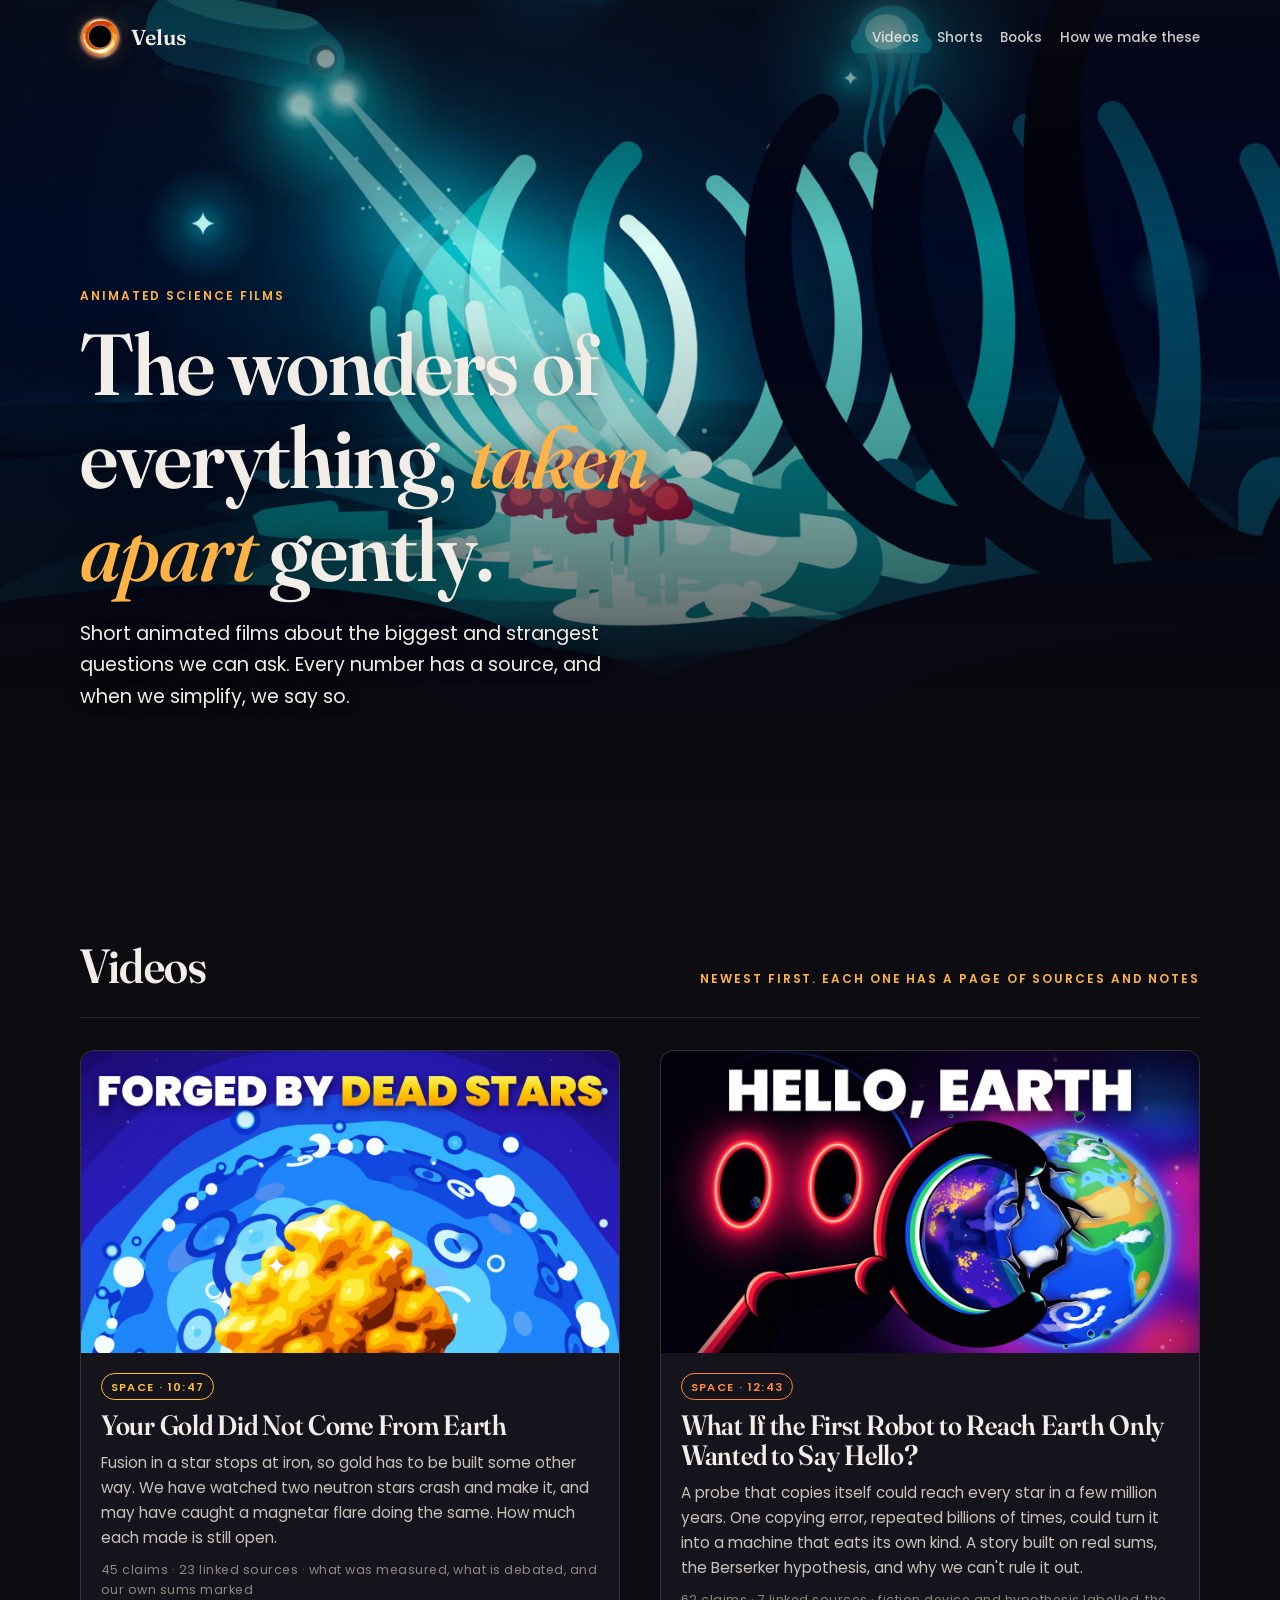
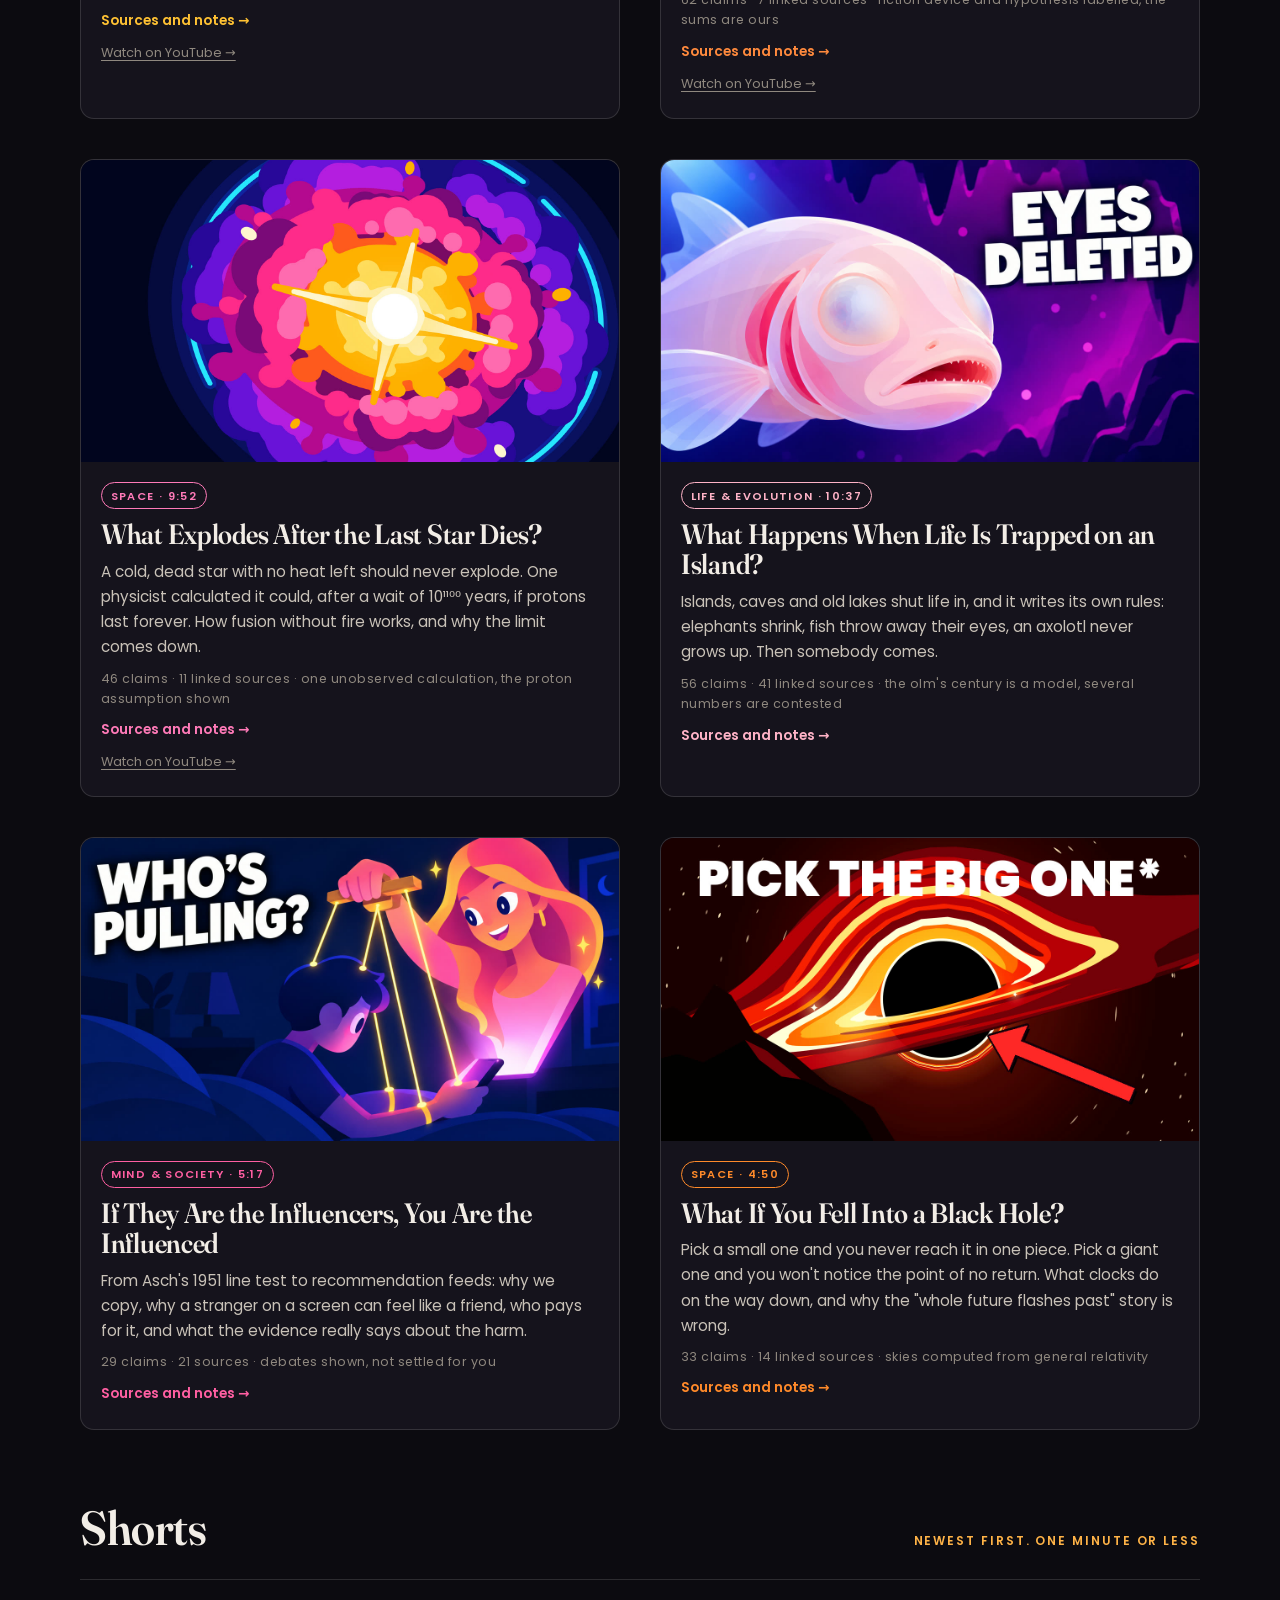
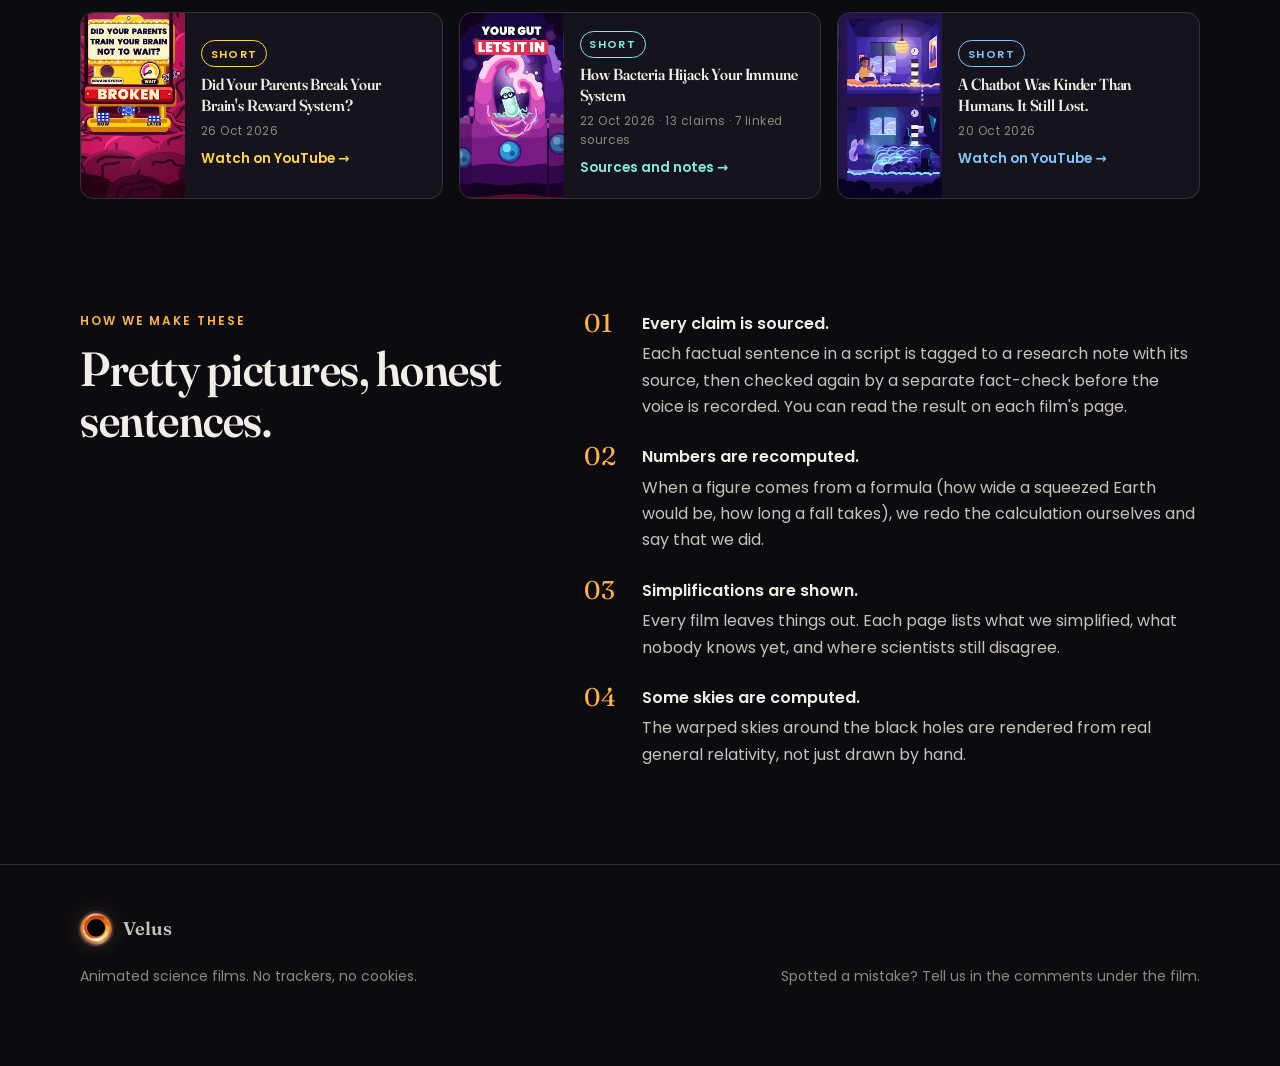
==== commit 455b4b24: "Books section: Velus Books catalogue and the gold book page Co-Authored-By: Claude Opus 5.5 <noreply" ====
--- a/index.html
+++ b/index.html
@@ -21,6 +21,7 @@
       <nav class="nav" aria-label="Main">
         <a href="#films">Videos</a>
         <a href="#shorts">Shorts</a>
+        <a href="books/index.html">Books</a>
         <a href="#method" class="hide-s">How we make these</a>
       </nav>
     </div>
--- a/assets/css/site.css
+++ b/assets/css/site.css
@@ -123,6 +123,21 @@
   --accent-2: #5fb4ff;
   --accent-ink: #231600;
   --glow: rgba(255, 190, 60, 0.2);
+}
+
+/* Books section: warm paper and navy ink, like the printed pages */
+.theme-books {
+  --bg: #f7f1e3;
+  --bg-2: #fffaf0;
+  --ink: #1b1740;
+  --ink-2: #3f3a63;
+  --ink-3: #635d7c;
+  --line: rgba(27, 23, 64, 0.16);
+  --accent: #8f5c00;      /* gold, dark enough to read on paper */
+  --accent-2: #4a1fb0;    /* the violet of the cover's subtitle */
+  --accent-ink: #fffaf0;
+  --glow: rgba(255, 190, 60, 0.35);
+  --warm-3: #b3261e;
 }
 
 /* ---------- base ---------- */
@@ -379,6 +394,71 @@
 .theme-gld .claims > li::before { color: var(--accent-2); }
 .theme-gld .chapter-claims .ts { color: var(--accent); }
 
+/* Link from the gold film page to its book */
+.book-link { margin-top: 1rem; font-size: 0.9rem; color: var(--ink-2); }
+
+/* Books section */
+.theme-books h1 em, .theme-books h2 em { color: var(--accent); font-style: italic; font-weight: 500; }
+.theme-books .claims > li::before { color: var(--accent); }
+.theme-books .chapter-claims .ts { color: var(--accent); }
+.theme-books .lede { font-size: clamp(1.02rem, 2.1vw, 1.2rem); color: var(--ink-2); max-width: var(--measure); margin-top: 1.25rem; }
+
+.btn { display: inline-flex; align-items: center; padding: 0.8rem 1.4rem; border-radius: 999px; font-weight: 600; font-size: 0.95rem; text-decoration: none; }
+.btn--buy { background: #ffc233; color: #231600; border: 0; font-family: inherit; cursor: pointer; box-shadow: 0 16px 36px -18px rgba(143, 92, 0, 0.7); }
+.btn--plain { color: var(--ink); border: 1px solid var(--line); }
+.btn--plain:hover { border-color: var(--accent); }
+.book-actions { display: flex; flex-wrap: wrap; gap: 0.75rem; margin-top: 1.5rem; }
+.book-soon { font-size: 0.8rem; color: var(--ink-3); margin: 0.75rem 0 0; }
+.book-jump { font-size: 0.9rem; color: var(--ink-2); margin: 1.25rem 0 0; }
+
+.book-cover { display: block; max-width: 18rem; margin: 0 auto; }
+.book-cover img { width: 100%; border-radius: 3px 8px 8px 3px; box-shadow: 0 30px 60px -24px rgba(27, 23, 64, 0.5), 0 0 0 1px var(--line); }
+
+.books-intro { padding: 8rem 0 clamp(2rem, 5vw, 3.5rem); }
+.book-card { display: grid; gap: 2rem; background: var(--bg-2); border: 1px solid var(--line); border-radius: var(--radius); padding: clamp(1.5rem, 4vw, 3rem); }
+.book-card h2 a { color: var(--ink); text-decoration: none; }
+.book-card h2 a:hover { text-decoration: underline; text-decoration-color: var(--accent); }
+.book-card-body p:not(.kicker):not(.book-soon) { color: var(--ink-2); margin-top: 1rem; max-width: var(--measure); }
+.book-next { margin-top: 1.5rem; padding: 1.25rem 0; border-top: 1px solid var(--line); }
+.book-next .kicker { margin: 0 0 0.3rem; }
+.book-next p:last-child { margin: 0; color: var(--ink-2); }
+@media (min-width: 800px) {
+  .book-card { grid-template-columns: minmax(14rem, 20rem) 1fr; gap: 3rem; align-items: center; }
+  .book-card .book-cover { margin: 0; max-width: none; }
+}
+
+.book-hero { padding-top: 7rem; }
+.book-hero .wrap { display: grid; gap: 2.5rem; }
+.book-hero h1 { font-size: clamp(2.3rem, 6.5vw, 4.4rem); }
+@media (min-width: 800px) {
+  .book-hero .wrap { grid-template-columns: minmax(16rem, 24rem) 1fr; gap: 4rem; align-items: center; }
+  .book-hero .book-cover { margin: 0; max-width: none; }
+}
+
+.book-inside { display: grid; gap: 1.25rem; padding-top: clamp(3rem, 7vw, 5rem); }
+@media (min-width: 900px) { .book-inside { grid-template-columns: repeat(3, 1fr); } }
+.book-inside figure { margin: 0; }
+.book-inside img { width: 100%; border-radius: 6px; box-shadow: 0 0 0 1px var(--line); }
+.book-inside figcaption { font-size: 0.78rem; color: var(--ink-3); padding-top: 0.5rem; }
+
+.newsletter { display: grid; gap: 1.5rem; margin-top: clamp(3rem, 7vw, 5rem); padding: clamp(1.5rem, 4vw, 2.5rem); background: var(--bg-2); border: 1px solid var(--line); border-radius: var(--radius); }
+@media (min-width: 900px) { .newsletter { grid-template-columns: 1fr 1.2fr; gap: 3rem; } }
+.newsletter h2 { font-size: clamp(1.5rem, 3.4vw, 2.2rem); }
+.nl-status { color: var(--accent); font-size: 0.9rem; font-weight: 500; margin: 0.9rem 0 0; }
+.nl-form fieldset { border: 0; margin: 0; padding: 0; min-width: 0; }
+.nl-form label { font-size: 0.85rem; font-weight: 500; }
+.nl-row { display: flex; flex-wrap: wrap; gap: 0.6rem; margin-top: 0.35rem; }
+.nl-row input { flex: 1 1 14rem; min-width: 0; padding: 0.75rem 1rem; font: inherit; color: var(--ink); background: var(--bg); border: 1px solid var(--line); border-radius: 999px; }
+.nl-form fieldset:disabled .nl-row input, .nl-form fieldset:disabled .btn { opacity: 0.6; cursor: not-allowed; }
+.nl-consent { display: flex; gap: 0.55rem; align-items: flex-start; margin-top: 0.9rem; }
+.nl-consent input { margin-top: 0.3rem; }
+.nl-small { font-size: 0.78rem; color: var(--ink-3); margin: 0.7rem 0 0; }
+
+.ref-h { font-size: 1.15rem; margin-top: 1.75rem; }
+.refs { margin: 0.6rem 0 0; padding: 0; list-style: none; border-top: 1px solid var(--line); }
+.refs li { padding: 0.65rem 0; border-bottom: 1px solid var(--line); font-size: 0.92rem; color: var(--ink-2); overflow-wrap: anywhere; }
+.refs a { color: var(--accent-2); }
+
 /* Why Smart People Fall for Scams page */
 
 /* Why Is Everything So Expensive Now? page */
